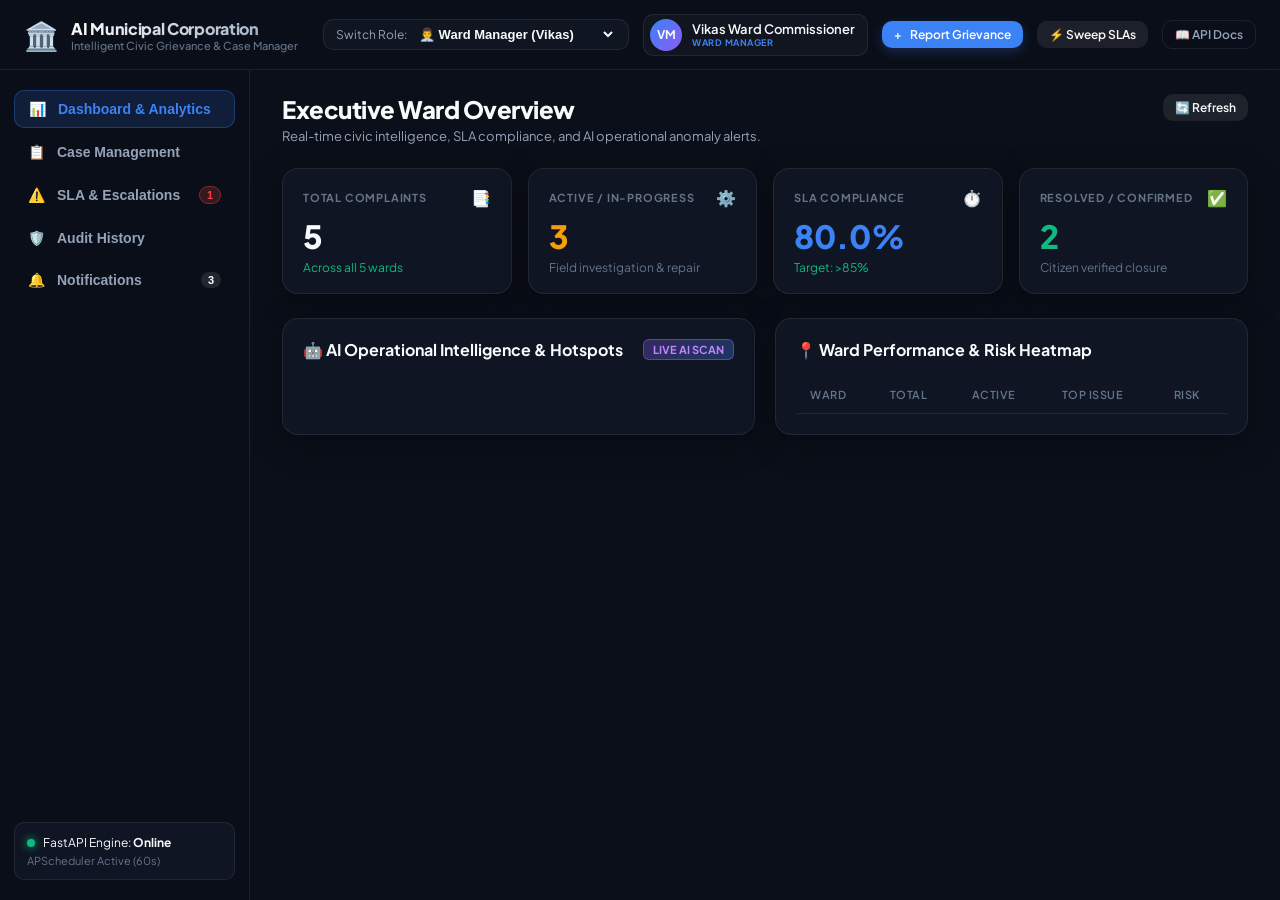
==== backend/static_portal/index.html @ 1dcd1b08 "feat: add interactive glassmorphism web portal served at /portal" ====
<!DOCTYPE html>
<html lang="en">
<head>
  <meta charset="UTF-8">
  <meta name="viewport" content="width=device-width, initial-scale=1.0">
  <title>AI Municipal Corporation — Civic Grievance & Case Manager</title>
  <link rel="preconnect" href="https://fonts.googleapis.com">
  <link rel="preconnect" href="https://fonts.gstatic.com" crossorigin>
  <link href="https://fonts.googleapis.com/css2?family=Plus+Jakarta+Sans:wght@400;500;600;700;800&family=JetBrains+Mono:wght@400;600&display=swap" rel="stylesheet">
  <link rel="stylesheet" href="styles.css">
</head>
<body>
  <!-- Top Navigation Header -->
  <header class="app-header">
    <div class="header-left">
      <div class="brand-logo">
        <div class="logo-icon">🏛️</div>
        <div>
          <div class="brand-title">AI Municipal Corporation</div>
          <div class="brand-subtitle">Intelligent Civic Grievance & Case Manager</div>
        </div>
      </div>
    </div>

    <div class="header-right">
      <!-- Role Switcher -->
      <div class="role-selector-container">
        <label for="role-select">Switch Role:</label>
        <select id="role-select" onchange="switchRole(this.value)">
          <option value="requester">👤 Citizen (Rahul Deshmukh)</option>
          <option value="operator">👷 Field Operator (Sanjay)</option>
          <option value="team_lead">👩‍💼 Team Lead (Anjali)</option>
          <option value="manager" selected>👨‍💼 Ward Manager (Vikas)</option>
          <option value="administrator">👑 Chief Admin (System HQ)</option>
        </select>
      </div>

      <!-- User Profile Badge -->
      <div class="user-profile-badge" id="user-profile-badge">
        <div class="user-avatar" id="user-avatar">VM</div>
        <div class="user-meta">
          <div class="user-name" id="user-name">Vikas Ward Commissioner</div>
          <div class="user-role-tag" id="user-role-tag">WARD MANAGER</div>
        </div>
      </div>

      <!-- Quick Action Buttons -->
      <button class="btn btn-primary btn-sm" onclick="openNewCaseModal()" id="btn-report-complaint">
        <span>+</span> Report Grievance
      </button>

      <button class="btn btn-secondary btn-sm" onclick="triggerSlaSweep()" title="Run background SLA sweep">
        ⚡ Sweep SLAs
      </button>

      <a href="/docs" target="_blank" class="btn btn-outline btn-sm" title="View Swagger REST API Docs">
        📖 API Docs
      </a>
    </div>
  </header>

  <!-- Main Application Body -->
  <main class="app-main">
    <!-- Sidebar Navigation -->
    <aside class="app-sidebar">
      <nav class="sidebar-nav">
        <button class="nav-item active" onclick="showTab('dashboard')" id="nav-dashboard">
          <span class="nav-icon">📊</span> Dashboard & Analytics
        </button>
        <button class="nav-item" onclick="showTab('cases')" id="nav-cases">
          <span class="nav-icon">📋</span> Case Management
        </button>
        <button class="nav-item" onclick="showTab('escalations')" id="nav-escalations">
          <span class="nav-icon">⚠️</span> SLA & Escalations
          <span class="nav-badge alert" id="escalations-count">1</span>
        </button>
        <button class="nav-item" onclick="showTab('audit')" id="nav-audit">
          <span class="nav-icon">🛡️</span> Audit History
        </button>
        <button class="nav-item" onclick="showTab('notifications')" id="nav-notifications">
          <span class="nav-icon">🔔</span> Notifications
          <span class="nav-badge" id="notifications-count">3</span>
        </button>
      </nav>

      <!-- System Status Footer -->
      <div class="sidebar-footer">
        <div class="status-indicator">
          <span class="pulse-dot"></span>
          <span>FastAPI Engine: <strong>Online</strong></span>
        </div>
        <div class="status-sub">APScheduler Active (60s)</div>
      </div>
    </aside>

    <!-- Content Workspace -->
    <section class="app-content">
      
      <!-- ================================================================= -->
      <!-- TAB 1: DASHBOARD -->
      <!-- ================================================================= -->
      <div class="tab-pane active" id="tab-dashboard">
        <div class="pane-header">
          <div>
            <h1 class="pane-title" id="dashboard-title">Executive Ward Overview</h1>
            <p class="pane-description" id="dashboard-desc">Real-time civic intelligence, SLA compliance, and AI operational anomaly alerts.</p>
          </div>
          <div class="pane-actions">
            <button class="btn btn-secondary btn-sm" onclick="loadDashboardData()">🔄 Refresh</button>
          </div>
        </div>

        <!-- KPI Metric Cards Grid -->
        <div class="metrics-grid">
          <div class="metric-card">
            <div class="metric-header">
              <span class="metric-title">TOTAL COMPLAINTS</span>
              <span class="metric-icon">📑</span>
            </div>
            <div class="metric-value" id="kpi-total">5</div>
            <div class="metric-sub text-success">Across all 5 wards</div>
          </div>

          <div class="metric-card">
            <div class="metric-header">
              <span class="metric-title">ACTIVE / IN-PROGRESS</span>
              <span class="metric-icon">⚙️</span>
            </div>
            <div class="metric-value text-warning" id="kpi-active">3</div>
            <div class="metric-sub">Field investigation & repair</div>
          </div>

          <div class="metric-card">
            <div class="metric-header">
              <span class="metric-title">SLA COMPLIANCE</span>
              <span class="metric-icon">⏱️</span>
            </div>
            <div class="metric-value text-accent" id="kpi-sla">80.0%</div>
            <div class="metric-sub text-success">Target: >85%</div>
          </div>

          <div class="metric-card">
            <div class="metric-header">
              <span class="metric-title">RESOLVED / CONFIRMED</span>
              <span class="metric-icon">✅</span>
            </div>
            <div class="metric-value text-success" id="kpi-resolved">2</div>
            <div class="metric-sub">Citizen verified closure</div>
          </div>
        </div>

        <!-- AI Insights & Heatmap Row -->
        <div class="two-col-grid">
          <!-- AI Insights Card -->
          <div class="glass-panel">
            <div class="panel-header">
              <div class="panel-title">🤖 AI Operational Intelligence & Hotspots</div>
              <span class="badge badge-ai">LIVE AI SCAN</span>
            </div>
            <div class="insights-list" id="ai-insights-list">
              <!-- Loaded dynamically -->
            </div>
          </div>

          <!-- Ward Distribution Table -->
          <div class="glass-panel">
            <div class="panel-header">
              <div class="panel-title">📍 Ward Performance & Risk Heatmap</div>
            </div>
            <div class="table-responsive">
              <table class="data-table">
                <thead>
                  <tr>
                    <th>Ward</th>
                    <th>Total</th>
                    <th>Active</th>
                    <th>Top Issue</th>
                    <th>Risk</th>
                  </tr>
                </thead>
                <tbody id="ward-metrics-body">
                  <!-- Loaded dynamically -->
                </tbody>
              </table>
            </div>
          </div>
        </div>
      </div>

      <!-- ================================================================= -->
      <!-- TAB 2: CASES LIST & SEARCH -->
      <!-- ================================================================= -->
      <div class="tab-pane" id="tab-cases">
        <div class="pane-header">
          <div>
            <h1 class="pane-title">Civic Complaints & Cases</h1>
            <p class="pane-description">Multi-criteria filtering, lifecycle tracking, and AI triage details.</p>
          </div>
          <div class="search-bar-container">
            <input type="text" id="case-search-input" placeholder="Search by Case Number, Title, Ward, Landmark..." oninput="debounceSearch()">
            <select id="case-filter-status" onchange="loadCases()">
              <option value="">All Statuses</option>
              <option value="reported">Reported</option>
              <option value="assigned">Assigned</option>
              <option value="waiting_info">Waiting for Info</option>
              <option value="investigated">Investigated</option>
              <option value="escalated">Escalated</option>
              <option value="resolution_proposed">Resolution Proposed</option>
              <option value="confirmed">Confirmed</option>
              <option value="closed">Closed</option>
            </select>
          </div>
        </div>

        <!-- Cases Table -->
        <div class="glass-panel">
          <div class="table-responsive">
            <table class="data-table">
              <thead>
                <tr>
                  <th>Case #</th>
                  <th>Title & Description</th>
                  <th>Ward & Landmark</th>
                  <th>Priority</th>
                  <th>Status</th>
                  <th>SLA Target</th>
                  <th>Actions</th>
                </tr>
              </thead>
              <tbody id="cases-table-body">
                <!-- Loaded dynamically -->
              </tbody>
            </table>
          </div>
        </div>
      </div>

      <!-- ================================================================= -->
      <!-- TAB 3: ESCALATIONS & AUTOMATION -->
      <!-- ================================================================= -->
      <div class="tab-pane" id="tab-escalations">
        <div class="pane-header">
          <div>
            <h1 class="pane-title">SLA Monitoring & Escalations</h1>
            <p class="pane-description">Automated breach detection, critical risk threshold alerts, and supervisor intervention.</p>
          </div>
          <button class="btn btn-secondary btn-sm" onclick="loadEscalations()">🔄 Refresh</button>
        </div>

        <div class="glass-panel">
          <div class="table-responsive">
            <table class="data-table">
              <thead>
                <tr>
                  <th>Escalation ID</th>
                  <th>Case #</th>
                  <th>Trigger Reason</th>
                  <th>Type</th>
                  <th>Status</th>
                  <th>Created At</th>
                  <th>Actions</th>
                </tr>
              </thead>
              <tbody id="escalations-table-body">
                <!-- Loaded dynamically -->
              </tbody>
            </table>
          </div>
        </div>
      </div>

      <!-- ================================================================= -->
      <!-- TAB 4: AUDIT HISTORY -->
      <!-- ================================================================= -->
      <div class="tab-pane" id="tab-audit">
        <div class="pane-header">
          <div>
            <h1 class="pane-title">Immutable Audit Trail</h1>
            <p class="pane-description">Cryptographic-grade event logging of all status changes, assignments, and AI actions.</p>
          </div>
          <button class="btn btn-secondary btn-sm" onclick="loadAuditLogs()">🔄 Refresh</button>
        </div>

        <div class="glass-panel">
          <div class="table-responsive">
            <table class="data-table">
              <thead>
                <tr>
                  <th>Timestamp</th>
                  <th>Actor</th>
                  <th>Action</th>
                  <th>Resource</th>
                  <th>Event Details</th>
                  <th>AI Action</th>
                </tr>
              </thead>
              <tbody id="audit-table-body">
                <!-- Loaded dynamically -->
              </tbody>
            </table>
          </div>
        </div>
      </div>

      <!-- ================================================================= -->
      <!-- TAB 5: NOTIFICATIONS -->
      <!-- ================================================================= -->
      <div class="tab-pane" id="tab-notifications">
        <div class="pane-header">
          <div>
            <h1 class="pane-title">Notifications & Alerts Center</h1>
            <p class="pane-description">Real-time lifecycle events, citizen messages, and SLA escalation alerts.</p>
          </div>
          <button class="btn btn-secondary btn-sm" onclick="markAllNotificationsRead()">Mark All as Read</button>
        </div>

        <div class="glass-panel">
          <div class="notifications-list" id="notifications-list">
            <!-- Loaded dynamically -->
          </div>
        </div>
      </div>

    </section>
  </main>

  <!-- =================================================================== -->
  <!-- MODAL: REPORT NEW COMPLAINT -->
  <!-- =================================================================== -->
  <div class="modal-backdrop" id="modal-new-case">
    <div class="modal-box">
      <div class="modal-header">
        <h2 class="modal-title">🏛️ Report Civic Grievance</h2>
        <button class="modal-close" onclick="closeModal('modal-new-case')">✕</button>
      </div>
      <form id="new-case-form" onsubmit="handleCreateCase(event)">
        <div class="form-group">
          <label>Complaint Title *</label>
          <input type="text" id="case-in-title" required placeholder="e.g. Deep pothole causing traffic jam on MG Road">
        </div>
        <div class="form-group">
          <label>Detailed Description *</label>
          <textarea id="case-in-description" rows="3" required placeholder="Describe the civic hazard, severity, and exact location specifics..."></textarea>
        </div>
        <div class="form-row">
          <div class="form-group">
            <label>Ward *</label>
            <select id="case-in-ward" required>
              <option value="Ward 12 - North">Ward 12 - North</option>
              <option value="Ward 04 - East">Ward 04 - East</option>
              <option value="Ward 08 - South">Ward 08 - South</option>
              <option value="Ward 01 - Municipal HQ">Ward 01 - Municipal HQ</option>
            </select>
          </div>
          <div class="form-group">
            <label>Landmark</label>
            <input type="text" id="case-in-landmark" placeholder="e.g. Near Model High School Gate">
          </div>
        </div>
        <div class="form-row">
          <div class="form-group">
            <label>Priority</label>
            <select id="case-in-priority">
              <option value="medium">Medium</option>
              <option value="high">High</option>
              <option value="critical">Critical</option>
              <option value="low">Low</option>
            </select>
          </div>
          <div class="form-group">
            <label>Severity</label>
            <select id="case-in-severity">
              <option value="moderate">Moderate</option>
              <option value="major">Major</option>
              <option value="critical">Critical</option>
              <option value="minor">Minor</option>
            </select>
          </div>
        </div>
        <div class="modal-footer">
          <button type="button" class="btn btn-secondary" onclick="closeModal('modal-new-case')">Cancel</button>
          <button type="submit" class="btn btn-primary">Submit Complaint</button>
        </div>
      </form>
    </div>
  </div>

  <!-- =================================================================== -->
  <!-- MODAL: CASE DETAIL & UNIFIED TIMELINE -->
  <!-- =================================================================== -->
  <div class="modal-backdrop" id="modal-case-detail">
    <div class="modal-box modal-lg">
      <div class="modal-header">
        <div>
          <div class="case-detail-num" id="detail-case-number">MC-2026-1001</div>
          <h2 class="modal-title" id="detail-case-title">Case Details</h2>
        </div>
        <button class="modal-close" onclick="closeModal('modal-case-detail')">✕</button>
      </div>

      <div class="modal-body">
        <div class="case-detail-grid">
          <!-- Left Column: Summary & Actions -->
          <div class="case-info-col">
            <div class="info-block">
              <div class="info-label">STATUS</div>
              <div id="detail-status-pill" class="badge">ASSIGNED</div>
            </div>
            <div class="info-block">
              <div class="info-label">LOCATION & WARD</div>
              <div id="detail-location-text" class="info-value">Ward 12 - North</div>
            </div>
            <div class="info-block">
              <div class="info-label">DESCRIPTION</div>
              <div id="detail-desc-text" class="info-value">...</div>
            </div>

            <!-- AI Copilot Insights Box -->
            <div class="ai-box" id="detail-ai-box">
              <div class="ai-box-header">
                <span>🤖 AI Triage & Copilot Analysis</span>
                <span class="badge badge-ai" id="detail-ai-confidence">88% CONFIDENCE</span>
              </div>
              <div class="ai-box-body" id="detail-ai-body">
                <div><strong>Suggested Category:</strong> <span id="detail-ai-cat">Pothole Repair</span></div>
                <div><strong>Recommended Action:</strong> <span id="detail-ai-action">Dispatch Road Squad Alpha</span></div>
              </div>
              <button class="btn btn-sm btn-outline" style="margin-top: 8px;" onclick="runAiTriageForCurrentCase()">⚡ Re-run AI Triage</button>
            </div>

            <!-- Role-Specific Action Buttons -->
            <div class="actions-panel" id="detail-actions-panel">
              <!-- Dynamically rendered based on active role -->
            </div>
          </div>

          <!-- Right Column: Unified Timeline & Activity Stream -->
          <div class="case-timeline-col">
            <h3 style="margin-top: 0; font-size: 15px; color: #94A3B8;">Unified Activity & History Timeline</h3>
            <div class="timeline-stream" id="detail-timeline-stream">
              <!-- Loaded dynamically -->
            </div>

            <!-- Quick Message Form -->
            <form class="chat-form" onsubmit="handleSendMessage(event)">
              <input type="text" id="chat-input" placeholder="Type a message or response..." required>
              <button type="submit" class="btn btn-primary btn-sm">Send</button>
            </form>
          </div>
        </div>
      </div>
    </div>
  </div>

  <script src="app.js"></script>
</body>
</html>
---- backend/static_portal/styles.css ----
:root {
  --bg-dark: #0B0F19;
  --bg-card: rgba(18, 24, 38, 0.75);
  --bg-card-hover: rgba(30, 41, 59, 0.85);
  --bg-glass: rgba(255, 255, 255, 0.03);
  
  --border-color: rgba(255, 255, 255, 0.08);
  --border-highlight: rgba(59, 130, 246, 0.3);

  --text-primary: #F8FAFC;
  --text-secondary: #94A3B8;
  --text-muted: #64748B;

  --primary: #3B82F6;
  --primary-hover: #2563EB;
  --primary-glow: rgba(59, 130, 246, 0.25);

  --success: #10B981;
  --warning: #F59E0B;
  --danger: #EF4444;
  --info: #06B6D4;
  --ai-purple: #8B5CF6;

  --radius-sm: 6px;
  --radius-md: 10px;
  --radius-lg: 16px;

  --shadow-card: 0 8px 32px 0 rgba(0, 0, 0, 0.37);
}

* {
  box-sizing: border-box;
  margin: 0;
  padding: 0;
}

body {
  background-color: var(--bg-dark);
  color: var(--text-primary);
  font-family: 'Plus Jakarta Sans', sans-serif;
  min-height: 100vh;
  display: flex;
  flex-direction: column;
  overflow-x: hidden;
}

/* -------------------------------------------------------------------------- */
/* Header Navigation                                                          */
/* -------------------------------------------------------------------------- */
.app-header {
  height: 70px;
  background: rgba(11, 15, 25, 0.85);
  backdrop-filter: blur(16px);
  -webkit-backdrop-filter: blur(16px);
  border-bottom: 1px solid var(--border-color);
  display: flex;
  align-items: center;
  justify-content: space-between;
  padding: 0 24px;
  position: sticky;
  top: 0;
  z-index: 100;
}

.brand-logo {
  display: flex;
  align-items: center;
  gap: 12px;
}

.logo-icon {
  font-size: 28px;
}

.brand-title {
  font-size: 16px;
  font-weight: 800;
  letter-spacing: -0.3px;
  background: linear-gradient(135deg, #FFFFFF 0%, #94A3B8 100%);
  -webkit-background-clip: text;
  -webkit-text-fill-color: transparent;
}

.brand-subtitle {
  font-size: 11px;
  color: var(--text-muted);
  font-weight: 500;
}

.header-right {
  display: flex;
  align-items: center;
  gap: 14px;
}

.role-selector-container {
  display: flex;
  align-items: center;
  gap: 8px;
  background: var(--bg-card);
  border: 1px solid var(--border-color);
  padding: 6px 12px;
  border-radius: var(--radius-md);
  font-size: 13px;
}

.role-selector-container label {
  color: var(--text-secondary);
  font-size: 12px;
}

.role-selector-container select {
  background: transparent;
  color: var(--text-primary);
  border: none;
  font-size: 13px;
  font-weight: 600;
  outline: none;
  cursor: pointer;
}

.role-selector-container select option {
  background: #1E293B;
  color: #FFF;
}

.user-profile-badge {
  display: flex;
  align-items: center;
  gap: 10px;
  background: rgba(255, 255, 255, 0.03);
  padding: 4px 12px 4px 6px;
  border-radius: var(--radius-md);
  border: 1px solid var(--border-color);
}

.user-avatar {
  width: 32px;
  height: 32px;
  border-radius: 50%;
  background: linear-gradient(135deg, #3B82F6, #8B5CF6);
  display: flex;
  align-items: center;
  justify-content: center;
  font-weight: 700;
  font-size: 12px;
}

.user-meta {
  display: flex;
  flex-direction: column;
}

.user-name {
  font-size: 13px;
  font-weight: 600;
}

.user-role-tag {
  font-size: 9px;
  color: var(--primary);
  font-weight: 700;
  letter-spacing: 0.5px;
}

/* -------------------------------------------------------------------------- */
/* Main Layout & Sidebar                                                      */
/* -------------------------------------------------------------------------- */
.app-main {
  display: flex;
  flex: 1;
}

.app-sidebar {
  width: 250px;
  background: rgba(11, 15, 25, 0.5);
  border-right: 1px solid var(--border-color);
  display: flex;
  flex-direction: column;
  justify-content: space-between;
  padding: 20px 14px;
}

.sidebar-nav {
  display: flex;
  flex-direction: column;
  gap: 6px;
}

.nav-item {
  display: flex;
  align-items: center;
  gap: 12px;
  padding: 10px 14px;
  background: transparent;
  border: none;
  color: var(--text-secondary);
  font-size: 14px;
  font-weight: 600;
  border-radius: var(--radius-md);
  cursor: pointer;
  transition: all 0.2s ease;
  text-align: left;
}

.nav-item:hover {
  background: var(--bg-card-hover);
  color: var(--text-primary);
}

.nav-item.active {
  background: rgba(59, 130, 246, 0.15);
  color: var(--primary);
  border: 1px solid rgba(59, 130, 246, 0.3);
}

.nav-badge {
  margin-left: auto;
  font-size: 11px;
  padding: 2px 7px;
  border-radius: 10px;
  background: rgba(255, 255, 255, 0.1);
  color: #FFF;
}

.nav-badge.alert {
  background: rgba(239, 68, 68, 0.2);
  color: #EF4444;
  border: 1px solid rgba(239, 68, 68, 0.4);
}

.sidebar-footer {
  padding: 12px;
  background: var(--bg-card);
  border-radius: var(--radius-md);
  border: 1px solid var(--border-color);
}

.status-indicator {
  display: flex;
  align-items: center;
  gap: 8px;
  font-size: 12px;
}

.pulse-dot {
  width: 8px;
  height: 8px;
  border-radius: 50%;
  background: var(--success);
  box-shadow: 0 0 8px var(--success);
  animation: pulse 2s infinite;
}

@keyframes pulse {
  0% { opacity: 1; transform: scale(1); }
  50% { opacity: 0.5; transform: scale(1.2); }
  100% { opacity: 1; transform: scale(1); }
}

.status-sub {
  font-size: 11px;
  color: var(--text-muted);
  margin-top: 4px;
}

/* -------------------------------------------------------------------------- */
/* Content Panes                                                              */
/* -------------------------------------------------------------------------- */
.app-content {
  flex: 1;
  padding: 24px 32px;
  overflow-y: auto;
}

.tab-pane {
  display: none;
}

.tab-pane.active {
  display: block;
}

.pane-header {
  display: flex;
  justify-content: space-between;
  align-items: flex-start;
  margin-bottom: 24px;
}

.pane-title {
  font-size: 24px;
  font-weight: 800;
  letter-spacing: -0.5px;
}

.pane-description {
  font-size: 13px;
  color: var(--text-secondary);
  margin-top: 4px;
}

/* -------------------------------------------------------------------------- */
/* Metrics Grid                                                               */
/* -------------------------------------------------------------------------- */
.metrics-grid {
  display: grid;
  grid-template-columns: repeat(auto-fit, minmax(220px, 1fr));
  gap: 16px;
  margin-bottom: 24px;
}

.metric-card {
  background: var(--bg-card);
  backdrop-filter: blur(12px);
  border: 1px solid var(--border-color);
  padding: 18px 20px;
  border-radius: var(--radius-lg);
  box-shadow: var(--shadow-card);
}

.metric-header {
  display: flex;
  justify-content: space-between;
  align-items: center;
}

.metric-title {
  font-size: 11px;
  font-weight: 700;
  color: var(--text-muted);
  letter-spacing: 0.8px;
}

.metric-value {
  font-size: 32px;
  font-weight: 800;
  margin: 8px 0 4px;
  font-family: 'Plus Jakarta Sans', sans-serif;
}

.metric-sub {
  font-size: 12px;
  color: var(--text-muted);
}

/* -------------------------------------------------------------------------- */
/* Glass Panel & Tables                                                       */
/* -------------------------------------------------------------------------- */
.glass-panel {
  background: var(--bg-card);
  backdrop-filter: blur(16px);
  border: 1px solid var(--border-color);
  border-radius: var(--radius-lg);
  padding: 20px;
  margin-bottom: 24px;
  box-shadow: var(--shadow-card);
}

.panel-header {
  display: flex;
  justify-content: space-between;
  align-items: center;
  margin-bottom: 16px;
}

.panel-title {
  font-size: 16px;
  font-weight: 700;
}

.two-col-grid {
  display: grid;
  grid-template-columns: 1fr 1fr;
  gap: 20px;
}

.table-responsive {
  overflow-x: auto;
}

.data-table {
  width: 100%;
  border-collapse: collapse;
  font-size: 13px;
  text-align: left;
}

.data-table th {
  padding: 12px 14px;
  color: var(--text-muted);
  font-weight: 600;
  border-bottom: 1px solid var(--border-color);
  text-transform: uppercase;
  font-size: 11px;
  letter-spacing: 0.5px;
}

.data-table td {
  padding: 14px;
  border-bottom: 1px solid rgba(255, 255, 255, 0.04);
}

.data-table tr:hover td {
  background: rgba(255, 255, 255, 0.02);
}

/* -------------------------------------------------------------------------- */
/* Badges & Chips                                                             */
/* -------------------------------------------------------------------------- */
.badge {
  display: inline-flex;
  align-items: center;
  padding: 3px 9px;
  border-radius: 6px;
  font-size: 11px;
  font-weight: 700;
  text-transform: uppercase;
}

.badge-reported { background: rgba(148, 163, 184, 0.15); color: #94A3B8; }
.badge-assigned { background: rgba(59, 130, 246, 0.15); color: #60A5FA; border: 1px solid rgba(59, 130, 246, 0.3); }
.badge-waiting_info { background: rgba(245, 158, 11, 0.15); color: #FBBF24; }
.badge-investigated { background: rgba(6, 182, 212, 0.15); color: #22D3EE; }
.badge-escalated { background: rgba(239, 68, 68, 0.2); color: #F87171; border: 1px solid rgba(239, 68, 68, 0.4); }
.badge-resolution_proposed { background: rgba(139, 92, 246, 0.2); color: #C084FC; }
.badge-confirmed, .badge-closed { background: rgba(16, 185, 129, 0.15); color: #34D399; }

.badge-high, .badge-critical { background: rgba(239, 68, 68, 0.15); color: #F87171; }
.badge-medium { background: rgba(245, 158, 11, 0.15); color: #FBBF24; }
.badge-low { background: rgba(16, 185, 129, 0.15); color: #34D399; }

.badge-ai {
  background: linear-gradient(135deg, rgba(139, 92, 246, 0.3), rgba(59, 130, 246, 0.3));
  border: 1px solid rgba(139, 92, 246, 0.5);
  color: #C084FC;
}

/* -------------------------------------------------------------------------- */
/* Buttons & Inputs                                                           */
/* -------------------------------------------------------------------------- */
.btn {
  display: inline-flex;
  align-items: center;
  justify-content: center;
  gap: 8px;
  font-family: inherit;
  font-weight: 600;
  font-size: 13px;
  padding: 8px 16px;
  border-radius: var(--radius-md);
  cursor: pointer;
  transition: all 0.2s ease;
  border: none;
  text-decoration: none;
}

.btn-sm {
  padding: 6px 12px;
  font-size: 12px;
}

.btn-primary {
  background: var(--primary);
  color: #FFF;
  box-shadow: 0 4px 12px var(--primary-glow);
}

.btn-primary:hover {
  background: var(--primary-hover);
}

.btn-secondary {
  background: rgba(255, 255, 255, 0.08);
  color: var(--text-primary);
}

.btn-secondary:hover {
  background: rgba(255, 255, 255, 0.12);
}

.btn-outline {
  background: transparent;
  border: 1px solid var(--border-color);
  color: var(--text-secondary);
}

.btn-outline:hover {
  border-color: var(--primary);
  color: var(--primary);
}

.search-bar-container {
  display: flex;
  gap: 12px;
}

.search-bar-container input, .search-bar-container select,
.form-group input, .form-group select, .form-group textarea {
  background: rgba(15, 23, 42, 0.8);
  border: 1px solid var(--border-color);
  color: var(--text-primary);
  padding: 9px 14px;
  border-radius: var(--radius-md);
  font-family: inherit;
  font-size: 13px;
  outline: none;
  transition: border-color 0.2s;
}

.search-bar-container input {
  width: 280px;
}

.search-bar-container input:focus, .form-group input:focus, .form-group textarea:focus {
  border-color: var(--primary);
}

/* -------------------------------------------------------------------------- */
/* Modals                                                                     */
/* -------------------------------------------------------------------------- */
.modal-backdrop {
  position: fixed;
  top: 0;
  left: 0;
  width: 100vw;
  height: 100vh;
  background: rgba(0, 0, 0, 0.7);
  backdrop-filter: blur(8px);
  display: none;
  align-items: center;
  justify-content: center;
  z-index: 1000;
}

.modal-backdrop.open {
  display: flex;
}

.modal-box {
  background: #111827;
  border: 1px solid var(--border-color);
  border-radius: var(--radius-lg);
  width: 90%;
  max-width: 550px;
  max-height: 90vh;
  overflow-y: auto;
  padding: 24px;
  box-shadow: 0 20px 40px rgba(0, 0, 0, 0.6);
}

.modal-box.modal-lg {
  max-width: 850px;
}

.modal-header {
  display: flex;
  justify-content: space-between;
  align-items: flex-start;
  margin-bottom: 20px;
}

.modal-title {
  font-size: 18px;
  font-weight: 700;
}

.modal-close {
  background: transparent;
  border: none;
  color: var(--text-muted);
  font-size: 18px;
  cursor: pointer;
}

.form-group {
  margin-bottom: 16px;
  display: flex;
  flex-direction: column;
  gap: 6px;
}

.form-group label {
  font-size: 12px;
  font-weight: 600;
  color: var(--text-secondary);
}

.form-row {
  display: grid;
  grid-template-columns: 1fr 1fr;
  gap: 16px;
}

.modal-footer {
  display: flex;
  justify-content: flex-end;
  gap: 12px;
  margin-top: 24px;
}

/* -------------------------------------------------------------------------- */
/* Case Detail & Timeline Grid                                                */
/* -------------------------------------------------------------------------- */
.case-detail-grid {
  display: grid;
  grid-template-columns: 1.1fr 1.3fr;
  gap: 24px;
}

.case-detail-num {
  font-family: 'JetBrains Mono', monospace;
  font-size: 12px;
  color: var(--primary);
  font-weight: 600;
}

.info-block {
  margin-bottom: 12px;
}

.info-label {
  font-size: 10px;
  font-weight: 700;
  color: var(--text-muted);
  letter-spacing: 0.5px;
  margin-bottom: 4px;
}

.info-value {
  font-size: 13px;
  color: var(--text-primary);
  line-height: 1.4;
}

.ai-box {
  background: rgba(139, 92, 246, 0.08);
  border: 1px solid rgba(139, 92, 246, 0.3);
  border-radius: var(--radius-md);
  padding: 12px;
  margin: 16px 0;
}

.ai-box-header {
  display: flex;
  justify-content: space-between;
  align-items: center;
  font-size: 12px;
  font-weight: 700;
  color: #C084FC;
  margin-bottom: 8px;
}

.ai-box-body {
  font-size: 12px;
  color: #E2E8F0;
  display: flex;
  flex-direction: column;
  gap: 4px;
}

.timeline-stream {
  max-height: 350px;
  overflow-y: auto;
  display: flex;
  flex-direction: column;
  gap: 12px;
  margin-bottom: 16px;
  padding-right: 6px;
}

.timeline-card {
  background: rgba(255, 255, 255, 0.02);
  border: 1px solid var(--border-color);
  padding: 10px 12px;
  border-radius: var(--radius-md);
}

.timeline-card-header {
  display: flex;
  justify-content: space-between;
  align-items: center;
  margin-bottom: 4px;
}

.timeline-actor {
  font-size: 12px;
  font-weight: 700;
}

.timeline-time {
  font-size: 10px;
  color: var(--text-muted);
}

.timeline-text {
  font-size: 12px;
  color: var(--text-secondary);
}

.chat-form {
  display: flex;
  gap: 8px;
}

.chat-form input {
  flex: 1;
  background: rgba(15, 23, 42, 0.8);
  border: 1px solid var(--border-color);
  color: #FFF;
  padding: 8px 12px;
  border-radius: var(--radius-md);
  font-size: 13px;
  outline: none;
}

/* Helpers */
.text-success { color: var(--success); }
.text-warning { color: var(--warning); }
.text-danger { color: var(--danger); }
.text-accent { color: var(--primary); }
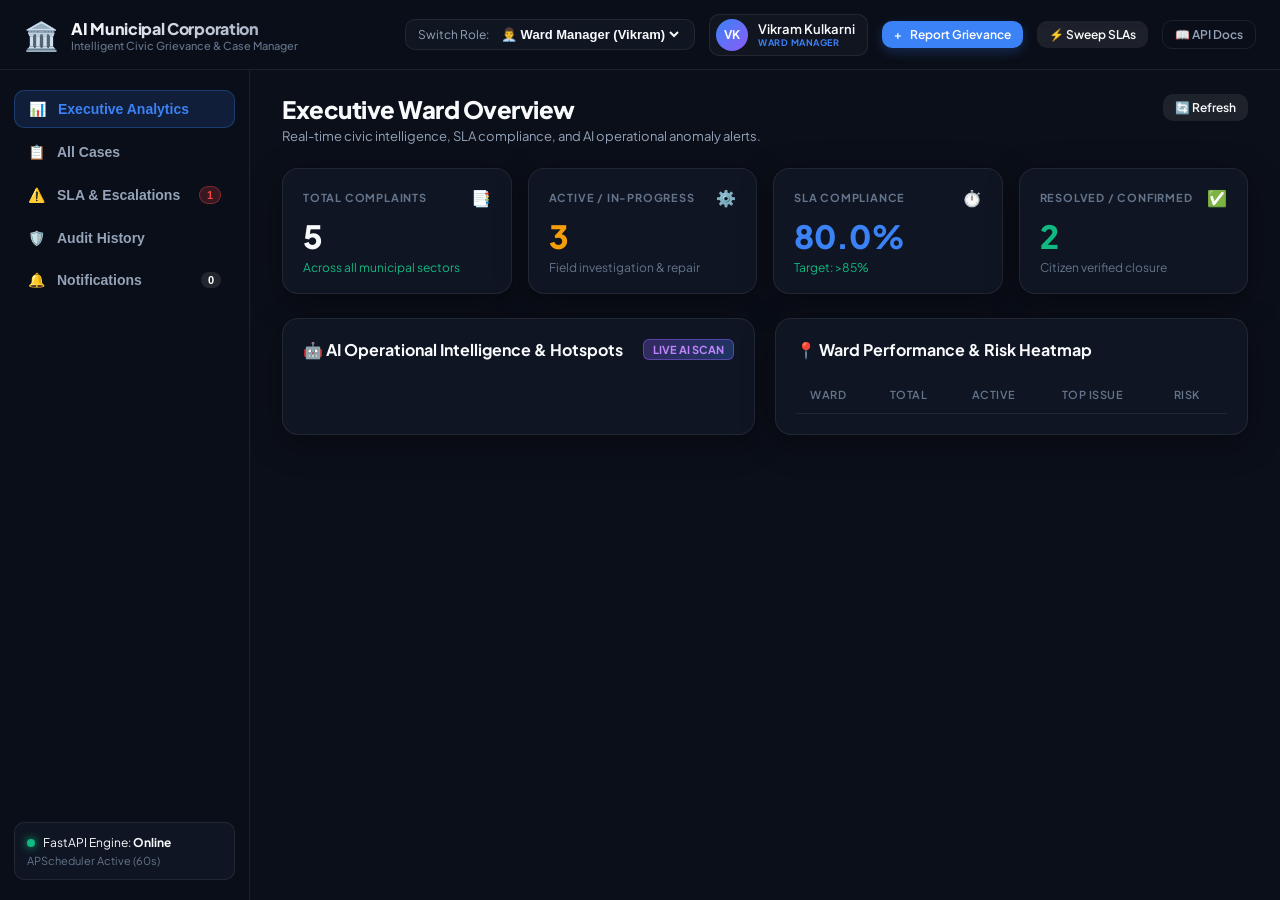
==== commit f1b7d609: "fix(portal): crosscheck and polish portal features across all 5 roles and pass 100% verification" ====
--- a/backend/static_portal/index.html
+++ b/backend/static_portal/index.html
@@ -27,19 +27,19 @@
       <div class="role-selector-container">
         <label for="role-select">Switch Role:</label>
         <select id="role-select" onchange="switchRole(this.value)">
-          <option value="requester">👤 Citizen (Rahul Deshmukh)</option>
-          <option value="operator">👷 Field Operator (Sanjay)</option>
-          <option value="team_lead">👩‍💼 Team Lead (Anjali)</option>
-          <option value="manager" selected>👨‍💼 Ward Manager (Vikas)</option>
-          <option value="administrator">👑 Chief Admin (System HQ)</option>
+          <option value="requester">👤 Citizen (Aarav Sharma)</option>
+          <option value="operator">👷 Field Operator (Rohan)</option>
+          <option value="team_lead">👩‍💼 Team Lead (Priya)</option>
+          <option value="manager" selected>👨‍💼 Ward Manager (Vikram)</option>
+          <option value="administrator">👑 Chief Admin (Sneha)</option>
         </select>
       </div>
 
       <!-- User Profile Badge -->
       <div class="user-profile-badge" id="user-profile-badge">
-        <div class="user-avatar" id="user-avatar">VM</div>
+        <div class="user-avatar" id="user-avatar">VK</div>
         <div class="user-meta">
-          <div class="user-name" id="user-name">Vikas Ward Commissioner</div>
+          <div class="user-name" id="user-name">Vikram Kulkarni</div>
           <div class="user-role-tag" id="user-role-tag">WARD MANAGER</div>
         </div>
       </div>
@@ -49,7 +49,7 @@
         <span>+</span> Report Grievance
       </button>
 
-      <button class="btn btn-secondary btn-sm" onclick="triggerSlaSweep()" title="Run background SLA sweep">
+      <button class="btn btn-secondary btn-sm" onclick="triggerSlaSweep()" id="btn-sla-sweep" title="Run background SLA sweep">
         ⚡ Sweep SLAs
       </button>
 
@@ -65,10 +65,10 @@
     <aside class="app-sidebar">
       <nav class="sidebar-nav">
         <button class="nav-item active" onclick="showTab('dashboard')" id="nav-dashboard">
-          <span class="nav-icon">📊</span> Dashboard & Analytics
+          <span class="nav-icon">📊</span> <span id="nav-label-dashboard">Dashboard & Analytics</span>
         </button>
         <button class="nav-item" onclick="showTab('cases')" id="nav-cases">
-          <span class="nav-icon">📋</span> Case Management
+          <span class="nav-icon">📋</span> <span id="nav-label-cases">Case Management</span>
         </button>
         <button class="nav-item" onclick="showTab('escalations')" id="nav-escalations">
           <span class="nav-icon">⚠️</span> SLA & Escalations
@@ -79,7 +79,7 @@
         </button>
         <button class="nav-item" onclick="showTab('notifications')" id="nav-notifications">
           <span class="nav-icon">🔔</span> Notifications
-          <span class="nav-badge" id="notifications-count">3</span>
+          <span class="nav-badge" id="notifications-count">0</span>
         </button>
       </nav>
 
@@ -114,62 +114,62 @@
         <div class="metrics-grid">
           <div class="metric-card">
             <div class="metric-header">
-              <span class="metric-title">TOTAL COMPLAINTS</span>
-              <span class="metric-icon">📑</span>
+              <span class="metric-title" id="kpi-label-1">TOTAL COMPLAINTS</span>
+              <span class="metric-icon" id="kpi-icon-1">📑</span>
             </div>
             <div class="metric-value" id="kpi-total">5</div>
-            <div class="metric-sub text-success">Across all 5 wards</div>
+            <div class="metric-sub text-success" id="kpi-sub-1">Across all municipal sectors</div>
           </div>
 
           <div class="metric-card">
             <div class="metric-header">
-              <span class="metric-title">ACTIVE / IN-PROGRESS</span>
-              <span class="metric-icon">⚙️</span>
+              <span class="metric-title" id="kpi-label-2">ACTIVE / IN-PROGRESS</span>
+              <span class="metric-icon" id="kpi-icon-2">⚙️</span>
             </div>
             <div class="metric-value text-warning" id="kpi-active">3</div>
-            <div class="metric-sub">Field investigation & repair</div>
+            <div class="metric-sub" id="kpi-sub-2">Field investigation & repair</div>
           </div>
 
           <div class="metric-card">
             <div class="metric-header">
-              <span class="metric-title">SLA COMPLIANCE</span>
-              <span class="metric-icon">⏱️</span>
+              <span class="metric-title" id="kpi-label-3">SLA COMPLIANCE</span>
+              <span class="metric-icon" id="kpi-icon-3">⏱️</span>
             </div>
             <div class="metric-value text-accent" id="kpi-sla">80.0%</div>
-            <div class="metric-sub text-success">Target: >85%</div>
+            <div class="metric-sub text-success" id="kpi-sub-3">Target: >85%</div>
           </div>
 
           <div class="metric-card">
             <div class="metric-header">
-              <span class="metric-title">RESOLVED / CONFIRMED</span>
-              <span class="metric-icon">✅</span>
+              <span class="metric-title" id="kpi-label-4">RESOLVED / CONFIRMED</span>
+              <span class="metric-icon" id="kpi-icon-4">✅</span>
             </div>
             <div class="metric-value text-success" id="kpi-resolved">2</div>
-            <div class="metric-sub">Citizen verified closure</div>
+            <div class="metric-sub" id="kpi-sub-4">Citizen verified closure</div>
           </div>
         </div>
 
         <!-- AI Insights & Heatmap Row -->
-        <div class="two-col-grid">
+        <div class="two-col-grid" id="dashboard-details-grid">
           <!-- AI Insights Card -->
-          <div class="glass-panel">
+          <div class="glass-panel" id="panel-ai-insights">
             <div class="panel-header">
-              <div class="panel-title">🤖 AI Operational Intelligence & Hotspots</div>
-              <span class="badge badge-ai">LIVE AI SCAN</span>
+              <div class="panel-title" id="ai-insights-header">🤖 AI Operational Intelligence & Hotspots</div>
+              <span class="badge badge-ai" id="ai-insights-tag">LIVE AI SCAN</span>
             </div>
             <div class="insights-list" id="ai-insights-list">
               <!-- Loaded dynamically -->
             </div>
           </div>
 
-          <!-- Ward Distribution Table -->
-          <div class="glass-panel">
+          <!-- Ward Distribution / Team Table -->
+          <div class="glass-panel" id="panel-ward-metrics">
             <div class="panel-header">
-              <div class="panel-title">📍 Ward Performance & Risk Heatmap</div>
+              <div class="panel-title" id="panel-right-title">📍 Ward Performance & Risk Heatmap</div>
             </div>
             <div class="table-responsive">
               <table class="data-table">
-                <thead>
+                <thead id="right-table-head">
                   <tr>
                     <th>Ward</th>
                     <th>Total</th>
@@ -193,7 +193,7 @@
       <div class="tab-pane" id="tab-cases">
         <div class="pane-header">
           <div>
-            <h1 class="pane-title">Civic Complaints & Cases</h1>
+            <h1 class="pane-title" id="cases-pane-title">Civic Complaints & Cases</h1>
             <p class="pane-description">Multi-criteria filtering, lifecycle tracking, and AI triage details.</p>
           </div>
           <div class="search-bar-container">
@@ -342,7 +342,14 @@
           <label>Detailed Description *</label>
           <textarea id="case-in-description" rows="3" required placeholder="Describe the civic hazard, severity, and exact location specifics..."></textarea>
         </div>
+        
         <div class="form-row">
+          <div class="form-group">
+            <label>Category (Optional - AI will auto-triage if blank)</label>
+            <select id="case-in-category">
+              <option value="">🤖 Auto-Detect by AI Engine</option>
+            </select>
+          </div>
           <div class="form-group">
             <label>Ward *</label>
             <select id="case-in-ward" required>
@@ -350,14 +357,16 @@
               <option value="Ward 04 - East">Ward 04 - East</option>
               <option value="Ward 08 - South">Ward 08 - South</option>
               <option value="Ward 01 - Municipal HQ">Ward 01 - Municipal HQ</option>
+              <option value="Ward 03 - West">Ward 03 - West</option>
             </select>
           </div>
+        </div>
+
+        <div class="form-row">
           <div class="form-group">
-            <label>Landmark</label>
+            <label>Landmark / Specific Location</label>
             <input type="text" id="case-in-landmark" placeholder="e.g. Near Model High School Gate">
           </div>
-        </div>
-        <div class="form-row">
           <div class="form-group">
             <label>Priority</label>
             <select id="case-in-priority">
@@ -367,6 +376,9 @@
               <option value="low">Low</option>
             </select>
           </div>
+        </div>
+
+        <div class="form-row">
           <div class="form-group">
             <label>Severity</label>
             <select id="case-in-severity">
@@ -377,6 +389,7 @@
             </select>
           </div>
         </div>
+
         <div class="modal-footer">
           <button type="button" class="btn btn-secondary" onclick="closeModal('modal-new-case')">Cancel</button>
           <button type="submit" class="btn btn-primary">Submit Complaint</button>
@@ -403,16 +416,20 @@
           <!-- Left Column: Summary & Actions -->
           <div class="case-info-col">
             <div class="info-block">
-              <div class="info-label">STATUS</div>
-              <div id="detail-status-pill" class="badge">ASSIGNED</div>
+              <div class="info-label">STATUS & PRIORITY</div>
+              <div style="display: flex; gap: 8px; margin-top: 4px;">
+                <span id="detail-status-pill" class="badge">ASSIGNED</span>
+                <span id="detail-priority-pill" class="badge badge-medium">MEDIUM</span>
+              </div>
             </div>
             <div class="info-block">
-              <div class="info-label">LOCATION & WARD</div>
-              <div id="detail-location-text" class="info-value">Ward 12 - North</div>
+              <div class="info-label">CATEGORY & WARD</div>
+              <div id="detail-category-text" style="font-weight: 600; color: #F8FAFC;">Roads & Bridges - Pothole Repair</div>
+              <div id="detail-location-text" class="info-value" style="font-size: 12px; color: #94A3B8;">Ward 12 - North</div>
             </div>
             <div class="info-block">
               <div class="info-label">DESCRIPTION</div>
-              <div id="detail-desc-text" class="info-value">...</div>
+              <div id="detail-desc-text" class="info-value" style="font-size: 13px; line-height: 1.5;">...</div>
             </div>
 
             <!-- AI Copilot Insights Box -->
@@ -421,30 +438,47 @@
                 <span>🤖 AI Triage & Copilot Analysis</span>
                 <span class="badge badge-ai" id="detail-ai-confidence">88% CONFIDENCE</span>
               </div>
-              <div class="ai-box-body" id="detail-ai-body">
+              <div class="ai-box-body" id="detail-ai-body" style="font-size: 12px; color: #CBD5E1; margin: 6px 0;">
                 <div><strong>Suggested Category:</strong> <span id="detail-ai-cat">Pothole Repair</span></div>
                 <div><strong>Recommended Action:</strong> <span id="detail-ai-action">Dispatch Road Squad Alpha</span></div>
               </div>
-              <button class="btn btn-sm btn-outline" style="margin-top: 8px;" onclick="runAiTriageForCurrentCase()">⚡ Re-run AI Triage</button>
+              <div style="display: flex; gap: 6px; flex-wrap: wrap; margin-top: 8px;">
+                <button class="btn btn-sm btn-outline" onclick="runAiTriageForCurrentCase()">⚡ Re-run AI</button>
+                <button class="btn btn-sm btn-outline" id="btn-apply-ai" onclick="applyAiSuggestionsForCurrentCase()">✨ Apply AI Suggestions</button>
+                <button class="btn btn-sm btn-outline" onclick="viewCaseSummaryForCurrentCase()">📄 AI Summary</button>
+              </div>
             </div>
 
             <!-- Role-Specific Action Buttons -->
-            <div class="actions-panel" id="detail-actions-panel">
+            <div class="actions-panel" id="detail-actions-panel" style="margin-top: 14px;">
               <!-- Dynamically rendered based on active role -->
             </div>
           </div>
 
           <!-- Right Column: Unified Timeline & Activity Stream -->
           <div class="case-timeline-col">
-            <h3 style="margin-top: 0; font-size: 15px; color: #94A3B8;">Unified Activity & History Timeline</h3>
+            <h3 style="margin-top: 0; font-size: 14px; font-weight: 700; color: #94A3B8; text-transform: uppercase; letter-spacing: 0.5px;">
+              Unified Activity & History Timeline
+            </h3>
             <div class="timeline-stream" id="detail-timeline-stream">
               <!-- Loaded dynamically -->
             </div>
 
-            <!-- Quick Message Form -->
-            <form class="chat-form" onsubmit="handleSendMessage(event)">
-              <input type="text" id="chat-input" placeholder="Type a message or response..." required>
-              <button type="submit" class="btn btn-primary btn-sm">Send</button>
+            <!-- Message Form & AI Draft Assist -->
+            <form class="chat-form" onsubmit="handleSendMessage(event)" style="display: flex; flex-direction: column; gap: 6px;">
+              <div style="display: flex; gap: 8px; align-items: center;">
+                <select id="chat-type-select" style="background: #1E293B; color: #FFF; border: 1px solid rgba(255,255,255,0.1); border-radius: 6px; padding: 4px 8px; font-size: 12px;">
+                  <option value="message">💬 Citizen Message</option>
+                  <option value="internal_note">🔒 Private Internal Note</option>
+                </select>
+                <button type="button" class="btn btn-outline btn-sm" onclick="triggerAiDraftCommunication()" style="font-size: 11px; padding: 4px 8px;">
+                  🤖 AI Draft Reply
+                </button>
+              </div>
+              <div style="display: flex; gap: 6px;">
+                <input type="text" id="chat-input" placeholder="Type a message or response..." required style="flex: 1;">
+                <button type="submit" class="btn btn-primary btn-sm">Send</button>
+              </div>
             </form>
           </div>
         </div>
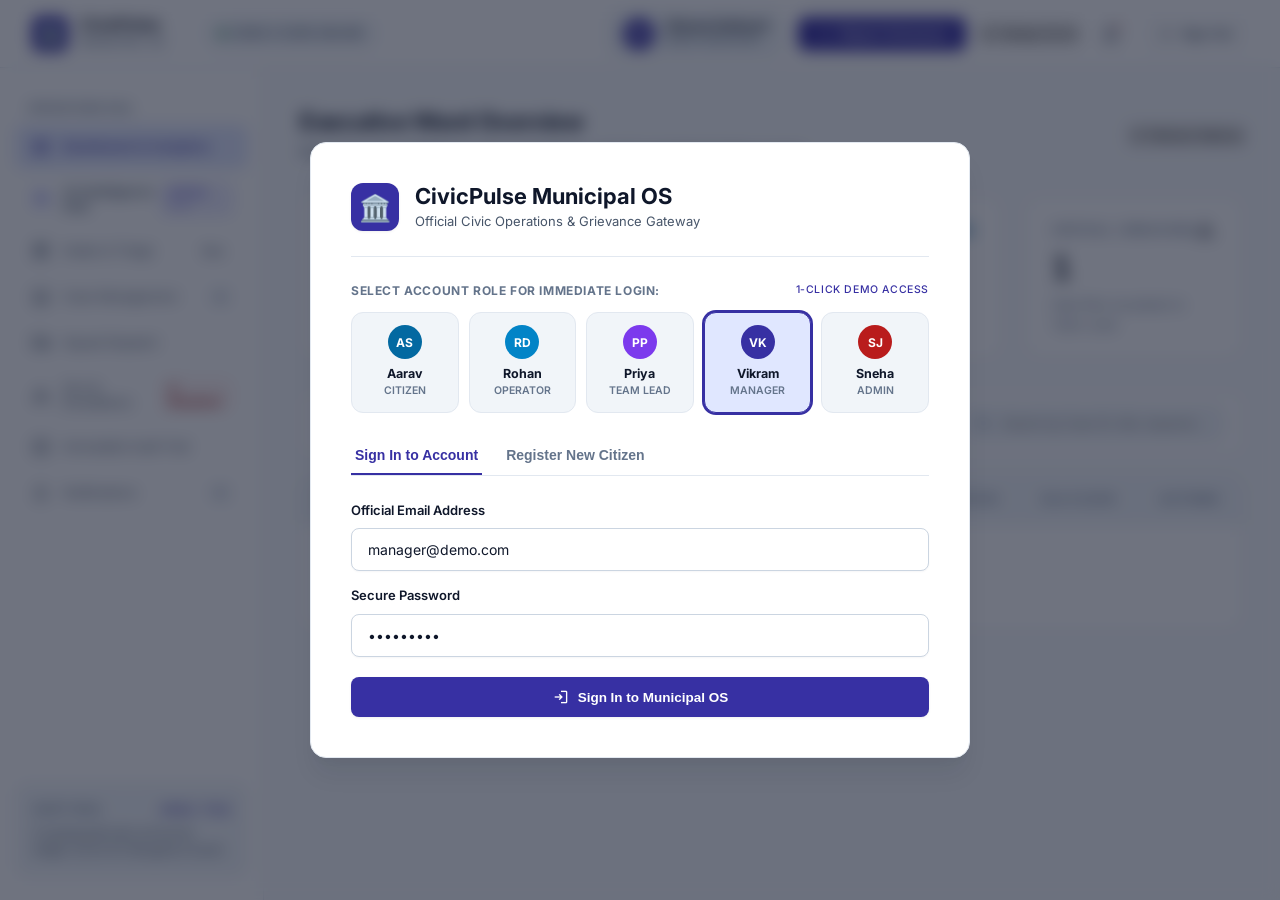
==== commit 0bf769c8: "feat(ai-portal): integrate Gemini 1.5 Flash, AI Civic Intelligence Suite, PostgreSQL seeder, zero-la" ====
--- a/backend/static_portal/index.html
+++ b/backend/static_portal/index.html
@@ -3,489 +3,1235 @@
 <head>
   <meta charset="UTF-8">
   <meta name="viewport" content="width=device-width, initial-scale=1.0">
-  <title>AI Municipal Corporation — Civic Grievance & Case Manager</title>
+  <title>CivicPulse — Municipal OS & Civic Grievance Workbench</title>
+  
+  <!-- Fonts: Inter, JetBrains Mono, Google Material Symbols -->
   <link rel="preconnect" href="https://fonts.googleapis.com">
   <link rel="preconnect" href="https://fonts.gstatic.com" crossorigin>
-  <link href="https://fonts.googleapis.com/css2?family=Plus+Jakarta+Sans:wght@400;500;600;700;800&family=JetBrains+Mono:wght@400;600&display=swap" rel="stylesheet">
+  <link href="https://fonts.googleapis.com/css2?family=Inter:wght@400;500;600;700;800&family=JetBrains+Mono:wght@400;500;600;700&display=swap" rel="stylesheet">
+  <link href="https://fonts.googleapis.com/css2?family=Material+Symbols+Outlined:wght,FILL@100..700,0..1&display=swap" rel="stylesheet">
+  
   <link rel="stylesheet" href="styles.css">
 </head>
 <body>
-  <!-- Top Navigation Header -->
-  <header class="app-header">
+
+  <!-- =======================================================================
+       0. DEDICATED AUTHENTICATION OVERLAY & LOGIN GATEWAY
+       ======================================================================= -->
+  <div class="auth-overlay-backdrop" id="auth-overlay">
+    <div class="auth-card">
+      
+      <!-- Brand Header -->
+      <div class="auth-brand-header">
+        <div class="auth-logo-badge">🏛️</div>
+        <div>
+          <h1 class="auth-brand-title">CivicPulse Municipal OS</h1>
+          <p class="auth-brand-subtitle">Official Civic Operations & Grievance Gateway</p>
+        </div>
+      </div>
+
+      <!-- Quick Role Login Credentials Cards (For 1-Click Role Login) -->
+      <div class="auth-roles-section">
+        <div class="auth-section-title">
+          <span>Select Account Role for Immediate Login:</span>
+          <span style="font-size: 10.5px; font-weight: 500; color: var(--primary);">1-Click Demo Access</span>
+        </div>
+        <div class="role-cards-grid">
+          <!-- Citizen Role -->
+          <div class="role-login-card" onclick="selectDemoRole('requester')" title="Log in as Citizen (Aarav Sharma)">
+            <div class="role-login-avatar" style="background-color: var(--secondary);">AS</div>
+            <span class="role-login-name">Aarav</span>
+            <span class="role-login-tag">Citizen</span>
+          </div>
+
+          <!-- Field Operator Role -->
+          <div class="role-login-card" onclick="selectDemoRole('operator')" title="Log in as Field Operator (Rohan Deshmukh)">
+            <div class="role-login-avatar" style="background-color: #0284c7;">RD</div>
+            <span class="role-login-name">Rohan</span>
+            <span class="role-login-tag">Operator</span>
+          </div>
+
+          <!-- Team Lead Role -->
+          <div class="role-login-card" onclick="selectDemoRole('team_lead')" title="Log in as Team Lead (Priya Patil)">
+            <div class="role-login-avatar" style="background-color: #7c3aed;">PP</div>
+            <span class="role-login-name">Priya</span>
+            <span class="role-login-tag">Team Lead</span>
+          </div>
+
+          <!-- Ward Manager Role -->
+          <div class="role-login-card active" onclick="selectDemoRole('manager')" title="Log in as Ward Manager (Vikram Kulkarni)">
+            <div class="role-login-avatar" style="background-color: var(--primary);">VK</div>
+            <span class="role-login-name">Vikram</span>
+            <span class="role-login-tag">Manager</span>
+          </div>
+
+          <!-- Administrator Role -->
+          <div class="role-login-card" onclick="selectDemoRole('administrator')" title="Log in as Chief Administrator (Sneha Joshi)">
+            <div class="role-login-avatar" style="background-color: #b91c1c;">SJ</div>
+            <span class="role-login-name">Sneha</span>
+            <span class="role-login-tag">Admin</span>
+          </div>
+        </div>
+      </div>
+
+      <!-- Auth Navigation Tabs: Sign In vs Citizen Registration -->
+      <div class="auth-tabs-nav">
+        <button type="button" class="auth-tab-btn active" id="tab-btn-signin" onclick="switchAuthTab('signin')">
+          Sign In to Account
+        </button>
+        <button type="button" class="auth-tab-btn" id="tab-btn-register" onclick="switchAuthTab('register')">
+          Register New Citizen
+        </button>
+      </div>
+
+      <!-- Auth Alert Banner -->
+      <div class="auth-alert-banner" id="auth-alert">
+        <span class="material-symbols-outlined" style="font-size: 18px;">error</span>
+        <span id="auth-alert-text">Invalid credentials</span>
+      </div>
+
+      <!-- SIGN IN FORM -->
+      <form id="form-signin" onsubmit="handleSignInSubmit(event)">
+        <div style="display: flex; flex-direction: column; gap: 14px;">
+          <div class="form-group">
+            <label class="form-label" for="auth-email">
+              <span>Official Email Address</span>
+            </label>
+            <input type="email" class="form-input" id="auth-email" value="manager@demo.com" required placeholder="user@city.gov or citizen@demo.com">
+          </div>
+
+          <div class="form-group">
+            <label class="form-label" for="auth-password">
+              <span>Secure Password</span>
+            </label>
+            <input type="password" class="form-input" id="auth-password" value="Demo@1234" required placeholder="••••••••">
+          </div>
+
+          <button type="submit" class="btn-primary-submit" style="width: 100%; margin-top: 6px;" id="btn-auth-submit">
+            <span class="material-symbols-outlined" style="font-size: 18px;">login</span>
+            <span id="btn-auth-submit-text">Sign In to Municipal OS</span>
+          </button>
+        </div>
+      </form>
+
+      <!-- CITIZEN REGISTRATION FORM -->
+      <form id="form-register" style="display: none;" onsubmit="handleRegisterSubmit(event)">
+        <div style="display: flex; flex-direction: column; gap: 12px;">
+          <div class="form-group">
+            <label class="form-label" for="reg-name">Full Legal Name *</label>
+            <input type="text" class="form-input" id="reg-name" required placeholder="e.g. Ramesh Kulkarni">
+          </div>
+
+          <div class="form-grid-2">
+            <div class="form-group">
+              <label class="form-label" for="reg-email">Email Address *</label>
+              <input type="email" class="form-input" id="reg-email" required placeholder="ramesh@gmail.com">
+            </div>
+
+            <div class="form-group">
+              <label class="form-label" for="reg-phone">Phone Number *</label>
+              <input type="tel" class="form-input" id="reg-phone" required placeholder="+91 98765 43210" value="+91 98201 44552">
+            </div>
+          </div>
+
+          <div class="form-group">
+            <label class="form-label" for="reg-password">Password (Min. 8 characters) *</label>
+            <input type="password" class="form-input" id="reg-password" required placeholder="SecurePassword@123" value="SecurePassword@123">
+          </div>
+
+          <button type="submit" class="btn-primary-submit" style="width: 100%; margin-top: 6px;" id="btn-reg-submit">
+            <span class="material-symbols-outlined" style="font-size: 18px;">person_add</span>
+            <span id="btn-reg-submit-text">Create Citizen Account & Sign In</span>
+          </button>
+        </div>
+      </form>
+
+    </div>
+  </div>
+
+  <!-- =======================================================================
+       1. TOP APPLICATION HEADER (CIVICPULSE PRECISION)
+       ======================================================================= -->
+  <header class="app-header" id="app-header">
     <div class="header-left">
-      <div class="brand-logo">
-        <div class="logo-icon">🏛️</div>
-        <div>
-          <div class="brand-title">AI Municipal Corporation</div>
-          <div class="brand-subtitle">Intelligent Civic Grievance & Case Manager</div>
-        </div>
+      <a href="#" class="brand-emblem" onclick="showTab('dashboard')">
+        <div class="brand-logo-icon">🏛️</div>
+        <div class="brand-title-wrap">
+          <span class="brand-title">CivicPulse</span>
+          <span class="brand-subtitle">Municipal OS</span>
+        </div>
+      </a>
+
+      <div class="divider-vert"></div>
+
+      <div class="zone-status-badge">
+        <span class="pulse-dot-primary"></span>
+        <span>Zone 4 Core Online</span>
       </div>
     </div>
 
     <div class="header-right">
-      <!-- Role Switcher -->
-      <div class="role-selector-container">
-        <label for="role-select">Switch Role:</label>
-        <select id="role-select" onchange="switchRole(this.value)">
-          <option value="requester">👤 Citizen (Aarav Sharma)</option>
-          <option value="operator">👷 Field Operator (Rohan)</option>
-          <option value="team_lead">👩‍💼 Team Lead (Priya)</option>
-          <option value="manager" selected>👨‍💼 Ward Manager (Vikram)</option>
-          <option value="administrator">👑 Chief Admin (Sneha)</option>
-        </select>
-      </div>
-
-      <!-- User Profile Badge -->
-      <div class="user-profile-badge" id="user-profile-badge">
-        <div class="user-avatar" id="user-avatar">VK</div>
-        <div class="user-meta">
-          <div class="user-name" id="user-name">Vikram Kulkarni</div>
-          <div class="user-role-tag" id="user-role-tag">WARD MANAGER</div>
-        </div>
-      </div>
-
-      <!-- Quick Action Buttons -->
-      <button class="btn btn-primary btn-sm" onclick="openNewCaseModal()" id="btn-report-complaint">
-        <span>+</span> Report Grievance
+      <!-- Authenticated User Profile Chip -->
+      <div class="user-profile-chip" id="user-profile-chip">
+        <div class="user-avatar-circle" id="user-avatar">VK</div>
+        <div class="meta">
+          <span class="name" id="user-name">Vikram Kulkarni</span>
+          <span class="role" id="user-role-tag">Ward Manager</span>
+        </div>
+      </div>
+
+      <!-- Quick Report Intake CTA Button -->
+      <button class="header-btn-report" id="btn-report-complaint" onclick="showTab('intake')">
+        <span class="material-symbols-outlined" style="font-size: 18px;">add</span>
+        <span>Report Grievance</span>
       </button>
 
-      <button class="btn btn-secondary btn-sm" onclick="triggerSlaSweep()" id="btn-sla-sweep" title="Run background SLA sweep">
-        ⚡ Sweep SLAs
+      <!-- Background SLA Sweep Trigger -->
+      <button class="btn-geo-tool" onclick="triggerSlaSweep()" id="btn-sla-sweep" title="Run background SLA evaluation sweep">
+        <span class="material-symbols-outlined" style="font-size: 14px;">bolt</span>
+        <span>Sweep SLAs</span>
       </button>
 
-      <a href="/docs" target="_blank" class="btn btn-outline btn-sm" title="View Swagger REST API Docs">
-        📖 API Docs
-      </a>
+      <!-- Notifications Bell -->
+      <button class="header-icon-btn" id="btn-notifications" onclick="showTab('notifications')" title="System Notifications">
+        <span class="material-symbols-outlined">notifications</span>
+        <span class="notification-badge-dot" id="notifications-badge-dot"></span>
+      </button>
+
+      <!-- Logout Button -->
+      <button class="btn-logout" id="btn-logout" onclick="performLogout()" title="Log out from current session">
+        <span class="material-symbols-outlined" style="font-size: 16px;">logout</span>
+        <span>Sign Out</span>
+      </button>
     </div>
   </header>
 
-  <!-- Main Application Body -->
-  <main class="app-main">
-    <!-- Sidebar Navigation -->
-    <aside class="app-sidebar">
+  <!-- =======================================================================
+       2. OPERATIONS RAIL (SIDEBAR NAVIGATION)
+       ======================================================================= -->
+  <aside class="app-sidebar" id="app-sidebar">
+    <div>
+      <div class="rail-section-title">Operations Rail</div>
       <nav class="sidebar-nav">
-        <button class="nav-item active" onclick="showTab('dashboard')" id="nav-dashboard">
-          <span class="nav-icon">📊</span> <span id="nav-label-dashboard">Dashboard & Analytics</span>
+        <button class="nav-link active" onclick="showTab('dashboard')" id="nav-dashboard">
+          <div class="link-left">
+            <span class="material-symbols-outlined">dashboard</span>
+            <span>Dashboard & Analytics</span>
+          </div>
         </button>
-        <button class="nav-item" onclick="showTab('cases')" id="nav-cases">
-          <span class="nav-icon">📋</span> <span id="nav-label-cases">Case Management</span>
+
+        <button class="nav-link" onclick="showTab('ai-hub')" id="nav-ai-hub">
+          <div class="link-left">
+            <span class="material-symbols-outlined" style="color: #6366f1;">psychology</span>
+            <span style="font-weight: 600;">AI Intelligence Hub</span>
+          </div>
+          <span class="sidebar-badge" style="background: rgba(99,102,241,0.12); color: #4338ca; border: 1px solid rgba(99,102,241,0.22); font-weight: 700; font-size: 10px; letter-spacing: 0.5px; padding: 2px 7px; border-radius: 6px;">GEMINI 1.5</span>
         </button>
-        <button class="nav-item" onclick="showTab('escalations')" id="nav-escalations">
-          <span class="nav-icon">⚠️</span> SLA & Escalations
-          <span class="nav-badge alert" id="escalations-count">1</span>
+
+        <button class="nav-link" onclick="showTab('intake')" id="nav-intake">
+          <div class="link-left">
+            <span class="material-symbols-outlined">assignment</span>
+            <span>Intake & Triage</span>
+          </div>
+          <span class="sidebar-badge" style="background-color: var(--primary-fixed); color: var(--on-primary-fixed);">New</span>
         </button>
-        <button class="nav-item" onclick="showTab('audit')" id="nav-audit">
-          <span class="nav-icon">🛡️</span> Audit History
+
+        <button class="nav-link" onclick="showTab('cases')" id="nav-cases">
+          <div class="link-left">
+            <span class="material-symbols-outlined">inbox</span>
+            <span>Case Management</span>
+          </div>
+          <span class="sidebar-badge" id="cases-count">0</span>
         </button>
-        <button class="nav-item" onclick="showTab('notifications')" id="nav-notifications">
-          <span class="nav-icon">🔔</span> Notifications
-          <span class="nav-badge" id="notifications-count">0</span>
+
+        <button class="nav-link" onclick="showTab('dispatch')" id="nav-dispatch">
+          <div class="link-left">
+            <span class="material-symbols-outlined">local_shipping</span>
+            <span>Squad Dispatch</span>
+          </div>
+        </button>
+
+        <button class="nav-link" onclick="showTab('escalations')" id="nav-escalations">
+          <div class="link-left">
+            <span class="material-symbols-outlined">warning</span>
+            <span>SLA & Escalations</span>
+          </div>
+          <span class="sidebar-badge alert-badge" id="escalations-count">0 Breached</span>
+        </button>
+
+        <button class="nav-link" onclick="showTab('audit')" id="nav-audit">
+          <div class="link-left">
+            <span class="material-symbols-outlined">verified</span>
+            <span>Immutable Audit Trail</span>
+          </div>
+        </button>
+
+        <button class="nav-link" onclick="showTab('notifications')" id="nav-notifications">
+          <div class="link-left">
+            <span class="material-symbols-outlined">notifications</span>
+            <span>Notifications</span>
+          </div>
+          <span class="sidebar-badge" id="notifications-count">0</span>
         </button>
       </nav>
-
-      <!-- System Status Footer -->
-      <div class="sidebar-footer">
-        <div class="status-indicator">
-          <span class="pulse-dot"></span>
-          <span>FastAPI Engine: <strong>Online</strong></span>
-        </div>
-        <div class="status-sub">APScheduler Active (60s)</div>
-      </div>
-    </aside>
-
-    <!-- Content Workspace -->
-    <section class="app-content">
-      
-      <!-- ================================================================= -->
-      <!-- TAB 1: DASHBOARD -->
-      <!-- ================================================================= -->
+    </div>
+
+    <!-- Bottom Audit Seal Card -->
+    <div class="sidebar-footer-card">
+      <div class="audit-seal-head">
+        <span class="audit-seal-title">Audit Seal</span>
+        <span class="audit-seal-id">#MUNI-7928</span>
+      </div>
+      <p class="audit-seal-desc">Cryptographically anchored ledger active for Bangalore South.</p>
+    </div>
+  </aside>
+
+  <!-- =======================================================================
+       3. MAIN CONTENT PANES
+       ======================================================================= -->
+  <main class="app-main" id="app-main">
+    <div class="app-content">
+
+      <!-- ===================================================================
+           TAB: AI CIVIC INTELLIGENCE SUITE
+           =================================================================== -->
+      <div class="tab-pane" id="tab-ai-hub">
+        <div class="pane-header">
+          <div>
+            <div class="intake-pill" style="background: rgba(99,102,241,0.08); border: 1px solid rgba(99,102,241,0.2); color: #4338ca; font-weight: 600; padding: 4px 12px; border-radius: 9999px;">
+              <span class="material-symbols-outlined" style="font-size: 15px; color: #6366f1;">auto_awesome</span>
+              <span>MUNICIPAL NEURAL ENGINE • GOOGLE GEMINI 1.5 FLASH</span>
+            </div>
+            <h1 class="pane-title" style="margin-top: 8px; font-size: 24px; font-weight: 800; letter-spacing: -0.02em;">AI Civic Intelligence Suite</h1>
+            <p class="pane-description" style="margin-top: 4px; font-size: 13.5px;">Interactive workbench demonstrating multimodal AI automation for grievance triage, semantic duplicate radar, bilingual Marathi copilot, and predictive dispatch.</p>
+          </div>
+          <div style="display: flex; gap: 8px;">
+            <button class="btn-primary-submit" onclick="showTab('intake')">
+              <span class="material-symbols-outlined" style="font-size: 16px;">add</span>
+              <span>Launch Citizen Intake</span>
+            </button>
+          </div>
+        </div>
+
+        <div class="ai-hub-grid">
+          <!-- 1. AI Vision Camera & Damage Classifier -->
+          <div class="ai-hub-card">
+            <div class="ai-card-header">
+              <div class="ai-card-title-wrap">
+                <div class="ai-card-icon"><span class="material-symbols-outlined">photo_camera</span></div>
+                <div>
+                  <div class="ai-card-title">Computer Vision Triage & Damage Scanner</div>
+                  <span class="ai-badge ai-badge-purple">Multimodal Intake</span>
+                </div>
+              </div>
+              <span class="ai-badge ai-badge-green" id="hub-vision-conf">96% Conf</span>
+            </div>
+            <p class="ai-card-desc">Accepts photo uploads or live camera frames to classify civic category, severity, priority, and generate instant technical damage summaries.</p>
+            <div style="display: flex; flex-wrap: wrap; gap: 6px;">
+              <button type="button" class="btn-geo-tool" onclick="runHubVisionTest('water')">💧 Water Burst</button>
+              <button type="button" class="btn-geo-tool" onclick="runHubVisionTest('pothole')">🕳️ Pothole Road</button>
+              <button type="button" class="btn-geo-tool" onclick="runHubVisionTest('garbage')">🗑️ Garbage Dump</button>
+              <button type="button" class="btn-geo-tool" onclick="runHubVisionTest('light')">💡 Streetlight</button>
+            </div>
+            <div class="ai-output-box" id="hub-vision-output">
+              <span class="ai-output-title">AI Vision Classification Result:</span>
+              <div id="hub-vision-result-text">Click any preset above to test real-time AI damage classification.</div>
+            </div>
+          </div>
+
+          <!-- 2. AI Real-Time Duplicate Grievance Radar -->
+          <div class="ai-hub-card">
+            <div class="ai-card-header">
+              <div class="ai-card-title-wrap">
+                <div class="ai-card-icon" style="background: #e0f2fe; color: #0284c7;"><span class="material-symbols-outlined">radar</span></div>
+                <div>
+                  <div class="ai-card-title">Semantic Duplicate Detection Radar</div>
+                  <span class="ai-badge ai-badge-purple">Geospatial & Vector Closeness</span>
+                </div>
+              </div>
+              <span class="ai-badge ai-badge-amber">Radius ≤ 150m</span>
+            </div>
+            <p class="ai-card-desc">Calculates semantic text embedding similarity and geospatial radius to eliminate duplicate tickets and suggest unified merges.</p>
+            <div style="display: flex; gap: 8px;">
+              <input type="text" class="form-input" id="hub-dup-input" value="Water pipeline leaking heavily near Star Mall" placeholder="Type complaint to test duplicate match...">
+              <button type="button" class="btn-primary-submit" style="white-space: nowrap; padding: 0 16px;" onclick="runHubDuplicateTest()">Check</button>
+            </div>
+            <div class="ai-output-box" id="hub-dup-output">
+              <span class="ai-output-title">Duplicate Radar Match Result:</span>
+              <div id="hub-dup-result-text">Enter text or click Check to test semantic matching against existing cases.</div>
+            </div>
+          </div>
+
+          <!-- 3. AI Case Summary & Bilingual Marathi/English Copilot -->
+          <div class="ai-hub-card">
+            <div class="ai-card-header">
+              <div class="ai-card-title-wrap">
+                <div class="ai-card-icon" style="background: #fef3c7; color: #d97706;"><span class="material-symbols-outlined">summarize</span></div>
+                <div>
+                  <div class="ai-card-title">Case Journey Summarizer & Marathi Copilot</div>
+                  <span class="ai-badge ai-badge-purple">Bilingual Translation</span>
+                </div>
+              </div>
+              <span class="ai-badge ai-badge-green">English / मराठी</span>
+            </div>
+            <p class="ai-card-desc">Synthesizes multi-stage case lifecycle history into an executive briefing with real-time Marathi translation for field teams.</p>
+            <div style="display: flex; gap: 8px;">
+              <button type="button" class="btn-primary-submit" style="width: 100%; justify-content: center;" onclick="runHubSummaryTest()">⚡ Generate Case Summary & Marathi Translation</button>
+            </div>
+            <div class="ai-output-box" id="hub-summary-output">
+              <span class="ai-output-title">AI Case Summary & Translation Output:</span>
+              <div id="hub-summary-result-text">Click above to generate real-time AI summary and bilingual translation.</div>
+            </div>
+          </div>
+
+          <!-- 4. AI Missing Information Inspector -->
+          <div class="ai-hub-card">
+            <div class="ai-card-header">
+              <div class="ai-card-title-wrap">
+                <div class="ai-card-icon" style="background: #fee2e2; color: #dc2626;"><span class="material-symbols-outlined">checklist</span></div>
+                <div>
+                  <div class="ai-card-title">Missing Field & Quality Inspector</div>
+                  <span class="ai-badge ai-badge-purple">Triage Quality Guard</span>
+                </div>
+              </div>
+              <span class="ai-badge ai-badge-green">Parameter Checklist</span>
+            </div>
+            <p class="ai-card-desc">Inspects grievance submission text for missing critical parameters (such as landmark pole #, pipe diameter, road width, duration) to avoid delay.</p>
+            <div style="display: flex; gap: 8px;">
+              <input type="text" class="form-input" id="hub-missing-input" value="Road is broken near market" placeholder="Enter short complaint to test inspector...">
+              <button type="button" class="btn-primary-submit" style="white-space: nowrap; padding: 0 16px;" onclick="runHubMissingInfoTest()">Inspect</button>
+            </div>
+            <div class="ai-output-box" id="hub-missing-output">
+              <span class="ai-output-title">Missing Info Checklist:</span>
+              <div id="hub-missing-result-text">Click Inspect to run the AI Missing Information validator.</div>
+            </div>
+          </div>
+
+          <!-- 5. AI Smart Squad Dispatch Recommender -->
+          <div class="ai-hub-card">
+            <div class="ai-card-header">
+              <div class="ai-card-title-wrap">
+                <div class="ai-card-icon" style="background: #dcfce7; color: #166534;"><span class="material-symbols-outlined">engineering</span></div>
+                <div>
+                  <div class="ai-card-title">Intelligent Squad Dispatch Allocator</div>
+                  <span class="ai-badge ai-badge-purple">Workload Balancing</span>
+                </div>
+              </div>
+              <span class="ai-badge ai-badge-green">Dynamic Allocation</span>
+            </div>
+            <p class="ai-card-desc">Matches civic category code, jurisdictional ward, and active squad capacity to recommend the optimal municipal response crew.</p>
+            <div style="display: flex; gap: 8px;">
+              <select class="form-select" id="hub-squad-cat">
+                <option value="PIPE_BURST">Water Pipeline Burst (Water Dept)</option>
+                <option value="POTHOLES">Severe Road Pothole (Roads Dept)</option>
+                <option value="GARBAGE_OVERFLOW">Garbage Overflow (Sanitation Dept)</option>
+              </select>
+              <button type="button" class="btn-primary-submit" style="white-space: nowrap; padding: 0 16px;" onclick="runHubSquadRecommendationTest()">Recommend</button>
+            </div>
+            <div class="ai-output-box" id="hub-squad-output">
+              <span class="ai-output-title">AI Squad Recommendation:</span>
+              <div id="hub-squad-result-text">Click Recommend to evaluate squad availability and workload.</div>
+            </div>
+          </div>
+
+          <!-- 6. AI SLA Risk Radar & Breach Predictor -->
+          <div class="ai-hub-card">
+            <div class="ai-card-header">
+              <div class="ai-card-title-wrap">
+                <div class="ai-card-icon" style="background: #fef2f2; color: #b91c1c;"><span class="material-symbols-outlined">warning_amber</span></div>
+                <div>
+                  <div class="ai-card-title">Predictive SLA Breach & Risk Radar</div>
+                  <span class="ai-badge ai-badge-purple">Predictive Escalation</span>
+                </div>
+              </div>
+              <span class="ai-badge ai-badge-amber">Preemptive Radar</span>
+            </div>
+            <p class="ai-card-desc">Calculates real-time breach probabilities based on category SLA limit, elapsed hours, weather, and traffic conditions.</p>
+            <div style="display: flex; gap: 8px;">
+              <button type="button" class="btn-primary-submit" style="width: 100%; justify-content: center;" onclick="runHubRiskRadarTest()">⚡ Calculate Predictive Breach Risk Score</button>
+            </div>
+            <div class="ai-output-box" id="hub-risk-output">
+              <span class="ai-output-title">Predictive Risk Forecast:</span>
+              <div id="hub-risk-result-text">Click above to calculate AI predictive SLA breach score.</div>
+            </div>
+          </div>
+        </div>
+      </div>
+
+      <!-- ===================================================================
+           TAB 1: CITIZEN GRIEVANCE INTAKE WORKBENCH (STITCH SPEC)
+           =================================================================== -->
+      <div class="tab-pane" id="tab-intake">
+        <!-- Context Header & Session Token -->
+        <div class="context-header">
+          <div>
+            <div class="intake-pill">
+              <span class="material-symbols-outlined" style="font-size: 14px;">shield_person</span>
+              <span>Public Intake Portal • Zone 4</span>
+            </div>
+            <h1 class="page-title">Citizen Grievance Submission</h1>
+            <p class="page-subtitle">Official municipal incident registration with real-time jurisdictional verification.</p>
+          </div>
+
+          <div class="session-token-wrap">
+            <div class="session-token-text">
+              <span class="label">Session Token</span>
+              <span class="token" id="intake-session-token">SES-2026-MUNI-0982B</span>
+            </div>
+            <div class="divider-vert"></div>
+            <div class="verified-icon-box" title="Session Authenticated & Cryptographically Verified">
+              <span class="material-symbols-outlined" style="font-size: 22px;">verified_user</span>
+            </div>
+          </div>
+        </div>
+
+        <!-- 3-Step Stepper Navigation -->
+        <div class="stepper-nav-card">
+          <div class="stepper-grid">
+            <!-- Step 1 (Active) -->
+            <div class="step-card active" id="stepper-tab-1" onclick="switchIntakeStep(1)">
+              <div class="step-num">1</div>
+              <div class="step-meta">
+                <span class="step-tag">Step 01</span>
+                <span class="step-label">Issue Details</span>
+              </div>
+            </div>
+
+            <!-- Step 2 -->
+            <div class="step-card" id="stepper-tab-2" onclick="switchIntakeStep(2)">
+              <div class="step-num">2</div>
+              <div class="step-meta">
+                <span class="step-tag">Step 02</span>
+                <span class="step-label">Location & Evidence</span>
+              </div>
+            </div>
+
+            <!-- Step 3 -->
+            <div class="step-card" id="stepper-tab-3" onclick="switchIntakeStep(3)">
+              <div class="step-num">3</div>
+              <div class="step-meta">
+                <span class="step-tag">Step 03</span>
+                <span class="step-label">Review & Submit</span>
+              </div>
+            </div>
+          </div>
+        </div>
+
+        <!-- Real-time AI Duplicate Detection Warning Banner -->
+        <div class="ai-duplicate-banner" id="aiDuplicateBanner" style="display: none;">
+          <div class="duplicate-banner-content">
+            <div class="duplicate-banner-left">
+              <div class="warning-icon-box">
+                <span class="material-symbols-outlined" style="font-size: 22px;">warning</span>
+              </div>
+              <div>
+                <div class="duplicate-title-row">
+                  <span class="duplicate-title" id="dup-banner-title">Potential Existing Grievance Detected Nearby</span>
+                  <span class="duplicate-match-pill" id="dup-banner-score">89% Match</span>
+                </div>
+                <p class="duplicate-desc" id="dup-banner-desc">
+                  Our civic triage AI noticed <strong id="dup-banner-case-id">Case #MC-2026-0399</strong> ("Water leakage near Star Mall") reported recently nearby. You can subscribe to live SMS/App updates on that ticket, or proceed if this is a separate occurrence.
+                </p>
+                <div class="duplicate-footer-pills">
+                  <span class="duplicate-badge-squad" id="dup-banner-squad">Dispatcher Assigned: Squad Water-4</span>
+                  <span class="duplicate-eta">Est. Arrival: 42 mins</span>
+                </div>
+              </div>
+            </div>
+
+            <div class="duplicate-banner-actions">
+              <button class="btn-link-case" type="button" onclick="linkDuplicateGrievance()">
+                <span class="material-symbols-outlined" style="font-size: 16px;">link</span>
+                <span>Link to Ticket</span>
+              </button>
+              <button class="btn-proceed-case" type="button" onclick="dismissDuplicateBanner()">
+                <span>Proceed with New Report</span>
+              </button>
+            </div>
+          </div>
+        </div>
+
+        <!-- Main Submission Workbench Sheet -->
+        <div class="workbench-sheet">
+          
+          <!-- STEP 1 CONTAINER: Issue Classification -->
+          <div id="step-1-content">
+            <!-- Section 1: Grievance Classification -->
+            <div class="form-section">
+              <div class="section-head">
+                <div class="section-title-wrap">
+                  <span class="material-symbols-outlined">assignment</span>
+                  <span class="section-title">1. Grievance Classification</span>
+                </div>
+                <span class="section-hint">Mandatory Fields *</span>
+              </div>
+
+              <!-- Case Title -->
+              <div class="form-group">
+                <label class="form-label" for="grievance-title">
+                  <span>Case Title *</span>
+                  <span class="sub">Max 120 characters</span>
+                </label>
+                <input type="text" class="form-input" id="grievance-title" 
+                       placeholder="Summarize the issue clearly (e.g. Burst water mains, asphalt pothole crater)" 
+                       oninput="triggerDuplicateCheckDebounced()">
+              </div>
+
+              <!-- Category & Urgency Matrix -->
+              <div class="form-grid-2">
+                <div class="form-group">
+                  <label class="form-label" for="grievance-category">
+                    <span>Municipal Category *</span>
+                  </label>
+                  <div class="select-wrap">
+                    <select class="form-select" id="grievance-category">
+                      <option value="">Select Category...</option>
+                      <!-- Populated dynamically from /api/v1/organization/categories -->
+                    </select>
+                    <span class="material-symbols-outlined select-arrow">keyboard_arrow_down</span>
+                  </div>
+                </div>
+
+                <div class="form-group">
+                  <label class="form-label" for="grievance-severity">
+                    <span>Perceived Severity</span>
+                  </label>
+                  <div class="select-wrap">
+                    <select class="form-select" id="grievance-severity">
+                      <option value="CRITICAL">Critical (Poses public hazard or major utility outage)</option>
+                      <option value="MAJOR" selected>Major (Active nuisance, disruption to transport)</option>
+                      <option value="MODERATE">Moderate (Localized defect, limited disruption)</option>
+                      <option value="MINOR">Minor (Scheduled maintenance, cosmetic upkeep)</option>
+                    </select>
+                    <span class="material-symbols-outlined select-arrow">keyboard_arrow_down</span>
+                  </div>
+                </div>
+              </div>
+
+              <!-- Detailed Notes -->
+              <div class="form-group">
+                <label class="form-label" for="grievance-notes">
+                  <span>Detailed Occurrence Notes *</span>
+                </label>
+                <textarea class="form-textarea" id="grievance-notes" rows="3" 
+                          placeholder="Provide context regarding volume of water, estimated duration, nearby risks or blocked entrances..."
+                          oninput="triggerDuplicateCheckDebounced()"></textarea>
+              </div>
+            </div>
+          </div>
+
+          <!-- STEP 2 CONTAINER: Location & Evidence -->
+          <div id="step-2-content">
+            <!-- Section 2: Location & Jurisdiction Pin -->
+            <div class="form-section">
+              <div class="section-head">
+                <div class="section-title-wrap">
+                  <span class="material-symbols-outlined">pin_drop</span>
+                  <span class="section-title">2. Location & Jurisdiction Pin</span>
+                </div>
+                <span class="section-hint">Automatic GIS Geocoding</span>
+              </div>
+
+              <div class="form-grid-2">
+                <div class="form-group">
+                  <label class="form-label" for="grievance-ward">
+                    <span>Jurisdictional Ward *</span>
+                  </label>
+                  <div class="select-wrap">
+                    <select class="form-select" id="grievance-ward">
+                      <option value="Ward 07 - Dadar West">Ward 07 - Dadar West (Zone 4)</option>
+                      <option value="Ward 08 - Prabhadevi">Ward 08 - Prabhadevi Central</option>
+                      <option value="Ward 09 - Mahim South">Ward 09 - Mahim South</option>
+                      <option value="Ward 10 - Matunga East">Ward 10 - Matunga East</option>
+                      <option value="Ward 118 - Bangalore South">Ward 118 - Bangalore South</option>
+                    </select>
+                    <span class="material-symbols-outlined select-arrow">keyboard_arrow_down</span>
+                  </div>
+                </div>
+
+                <div class="form-group">
+                  <label class="form-label" for="grievance-landmark">
+                    <span>Prominent Landmark / Street Address *</span>
+                  </label>
+                  <input type="text" class="form-input" id="grievance-landmark" 
+                         placeholder="e.g. Opposite Star Mall near Shivaji Park gate">
+                </div>
+              </div>
+            </div>
+
+            <!-- Section 3: Visual & Audio Evidence & AI Camera Scanner -->
+            <div class="form-section" style="margin-top: 24px;">
+              <div class="section-head">
+                <div class="section-title-wrap">
+                  <span class="material-symbols-outlined">photo_library</span>
+                  <span class="section-title">3. Visual Evidence & AI Vision Scanner</span>
+                </div>
+                <span class="section-hint" id="attachment-counter-hint">3 of 5 Maximum Attachments</span>
+              </div>
+
+              <!-- Media Dropzone with AI Camera Scanner -->
+              <div class="media-dropzone" id="portal-media-dropzone" onclick="document.getElementById('portal-camera-input').click()">
+                <input type="file" id="portal-camera-input" accept="image/*,video/*" capture="environment" style="display:none;" onchange="handlePortalImageUpload(event)">
+                
+                <!-- Laser Scanning Animation Overlay -->
+                <div class="laser-scanner-overlay" id="portal-laser-overlay">
+                  <div class="laser-beam"></div>
+                  <div class="laser-status-text">
+                    <span class="material-symbols-outlined" style="font-size: 18px;">auto_awesome</span>
+                    <span>Neural AI Vision analyzing damage & auto-filling form...</span>
+                  </div>
+                </div>
+
+                <div class="dropzone-icons-row">
+                  <div class="dropzone-icon-box primary-icon">
+                    <span class="material-symbols-outlined" style="font-size: 24px;">add_a_photo</span>
+                  </div>
+                  <div class="dropzone-icon-box secondary-icon">
+                    <span class="material-symbols-outlined" style="font-size: 24px;">attach_file</span>
+                  </div>
+                </div>
+
+                <h2 class="dropzone-heading">Drop inspection media here, or snap a photo with Camera</h2>
+                <p class="dropzone-sub">AI Vision automatically detects defects, priority, severity, category and writes description with <strong>0 manual typing</strong>.</p>
+
+                <div class="dropzone-pills">
+                  <span class="dropzone-pill">JPG, PNG, MP4</span>
+                  <span class="dropzone-pill">Up to 25MB</span>
+                  <span class="dropzone-pill" style="color: var(--primary); background-color: var(--primary-fixed);">⚡ Zero-Typing AI</span>
+                </div>
+              </div>
+
+              <!-- 4 Quick 1-Click AI Vision Demo Presets -->
+              <div class="ai-quick-presets">
+                <span class="preset-title">📸 Quick AI Camera Demos:</span>
+                <button type="button" class="btn-preset" onclick="triggerPortalVisionPreset('pothole')">
+                  <span>🕳️</span> <span>Pothole Crater</span>
+                </button>
+                <button type="button" class="btn-preset" onclick="triggerPortalVisionPreset('waste')">
+                  <span>🗑️</span> <span>Garbage Overflow</span>
+                </button>
+                <button type="button" class="btn-preset" onclick="triggerPortalVisionPreset('light')">
+                  <span>💡</span> <span>Streetlight Out</span>
+                </button>
+                <button type="button" class="btn-preset" onclick="triggerPortalVisionPreset('water')">
+                  <span>💧</span> <span>Water Pipe Burst</span>
+                </button>
+              </div>
+
+              <!-- Media Gallery Preview Grid -->
+              <div class="media-gallery-grid" id="portal-media-gallery">
+                <!-- Pre-populated Evidence 1 -->
+                <div class="media-item-card" id="media-card-1">
+                  <div class="media-thumb" style="display: flex; align-items: center; justify-content: center; background: linear-gradient(135deg, #e0f2fe, #bae6fd);">
+                    <span class="material-symbols-outlined" style="color: #0284c7; font-size: 28px;">water_drop</span>
+                  </div>
+                  <div class="media-info">
+                    <span class="media-filename">IMG_2026_0982.jpg</span>
+                    <span class="media-subtext">3.8 MB • Geo-tagged</span>
+                    <span class="media-status-pill">Uploaded 100%</span>
+                  </div>
+                </div>
+
+                <!-- Pre-populated Evidence 2 -->
+                <div class="media-item-card" id="media-card-2">
+                  <div class="media-thumb" style="display: flex; align-items: center; justify-content: center; background: linear-gradient(135deg, #fef3c7, #fde68a);">
+                    <span class="material-symbols-outlined" style="color: #d97706; font-size: 28px;">photo_camera</span>
+                  </div>
+                  <div class="media-info">
+                    <span class="media-filename">IMG_2026_0983_wide.jpg</span>
+                    <span class="media-subtext">5.1 MB • Geo-tagged</span>
+                    <span class="media-status-pill">Uploaded 100%</span>
+                  </div>
+                </div>
+
+                <!-- Upload Progress Item -->
+                <div class="media-item-card" id="media-card-3">
+                  <div class="media-thumb" style="display: flex; align-items: center; justify-content: center; background-color: var(--surface-container-highest);">
+                    <span class="material-symbols-outlined" style="color: var(--secondary); font-size: 24px;">videocam</span>
+                  </div>
+                  <div class="media-info">
+                    <span class="media-filename">MOV_flow_velocity.mp4</span>
+                    <span class="media-subtext">14.2 MB • Processing</span>
+                    <div class="media-progress-wrap">
+                      <div class="media-progress-bar" style="width: 100%;"></div>
+                    </div>
+                    <span class="media-status-pill">Uploaded 100%</span>
+                  </div>
+                </div>
+              </div>
+            </div>
+          </div>
+
+          <!-- STEP 3 CONTAINER: Review & Verification -->
+          <div id="step-3-content">
+            <!-- Section 4: Citizen Verification & Communication Preferences -->
+            <div class="form-section">
+              <div class="section-head">
+                <div class="section-title-wrap">
+                  <span class="material-symbols-outlined">notifications_active</span>
+                  <span class="section-title">4. Verification & Communication Channels</span>
+                </div>
+                <span class="section-hint">Auto-synced with Citizen ID</span>
+              </div>
+
+              <div class="form-grid-3">
+                <div class="form-group">
+                  <label class="form-label">Citizen Name</label>
+                  <input type="text" class="form-input" id="citizen-name-display" value="Aarav Sharma" readonly>
+                </div>
+
+                <div class="form-group">
+                  <label class="form-label">Registered Contact</label>
+                  <input type="text" class="form-input" id="citizen-contact-display" value="+91 98201 •••••" readonly>
+                </div>
+
+                <div class="form-group">
+                  <label class="form-label">Update Channel</label>
+                  <div class="select-wrap">
+                    <select class="form-select" id="citizen-update-channel">
+                      <option value="sms_whatsapp">SMS + WhatsApp Alerts</option>
+                      <option value="sms_only">SMS Only</option>
+                      <option value="app">Mobile App In-App Push Only</option>
+                    </select>
+                    <span class="material-symbols-outlined select-arrow">keyboard_arrow_down</span>
+                  </div>
+                </div>
+              </div>
+
+              <!-- Transparency Feed Checkbox -->
+              <div class="checkbox-card">
+                <input type="checkbox" id="public_transparency" checked>
+                <label class="checkbox-label" for="public_transparency">
+                  Allow anonymized grievance summary on public Ward Transparency Feed. Personal contact details and identifiable citizen metadata are permanently masked.
+                </label>
+              </div>
+            </div>
+          </div>
+
+          <!-- Action Footer -->
+          <div class="workbench-footer">
+            <button type="button" class="btn-secondary-action" onclick="saveIntakeDraft()">
+              <span class="material-symbols-outlined" style="font-size: 18px;">bookmark_border</span>
+              <span>Save Draft</span>
+            </button>
+
+            <div class="footer-actions-right">
+              <button type="button" class="btn-ghost-action" onclick="showTab('dashboard')">
+                <span>Cancel</span>
+              </button>
+              <button type="button" class="btn-primary-submit" id="btn-submit-workbench" onclick="submitGrievanceWorkbench()">
+                <span id="btn-submit-text">Submit Grievance to Municipal Triage</span>
+                <span class="material-symbols-outlined" style="font-size: 18px;">arrow_forward</span>
+              </button>
+            </div>
+          </div>
+        </div>
+
+        <!-- SLA Regulatory Compliance Guarantee Notice -->
+        <div class="sla-guarantee-notice">
+          <div class="sla-notice-left">
+            <span class="material-symbols-outlined">policy</span>
+            <span>
+              Citizen Charter Guarantee: Category <strong id="guarantee-cat-name">Water Supply & Pipeline</strong> carries an institutional initial response SLA of <strong>&lt; 120 Minutes</strong>.
+            </span>
+          </div>
+          <div class="sla-notice-right">
+            <span>Ward Control Room Active</span>
+            <span class="pulse-dot-secondary"></span>
+          </div>
+        </div>
+      </div>
+
+      <!-- ===================================================================
+           TAB 2: DASHBOARD & ANALYTICS
+           =================================================================== -->
       <div class="tab-pane active" id="tab-dashboard">
         <div class="pane-header">
           <div>
             <h1 class="pane-title" id="dashboard-title">Executive Ward Overview</h1>
-            <p class="pane-description" id="dashboard-desc">Real-time civic intelligence, SLA compliance, and AI operational anomaly alerts.</p>
-          </div>
-          <div class="pane-actions">
-            <button class="btn btn-secondary btn-sm" onclick="loadDashboardData()">🔄 Refresh</button>
-          </div>
-        </div>
-
-        <!-- KPI Metric Cards Grid -->
+            <p class="pane-description" id="dashboard-desc">Real-time civic intelligence, SLA compliance, and AI operational triage queue.</p>
+          </div>
+          <div style="display: flex; gap: 8px;">
+            <button class="btn-geo-tool" onclick="loadDashboardData()">
+              <span class="material-symbols-outlined" style="font-size: 14px;">refresh</span>
+              <span>Refresh Metrics</span>
+            </button>
+          </div>
+        </div>
+
+        <!-- KPI Metrics Grid -->
         <div class="metrics-grid">
           <div class="metric-card">
             <div class="metric-header">
-              <span class="metric-title" id="kpi-label-1">TOTAL COMPLAINTS</span>
-              <span class="metric-icon" id="kpi-icon-1">📑</span>
+              <span class="metric-title" id="kpi-label-1">TOTAL GRIEVANCES</span>
+              <span class="material-symbols-outlined metric-icon">assignment</span>
             </div>
             <div class="metric-value" id="kpi-total">5</div>
-            <div class="metric-sub text-success" id="kpi-sub-1">Across all municipal sectors</div>
+            <div class="metric-sub"><span class="metric-trend-up">↑ 12%</span> vs previous 7 days</div>
           </div>
 
           <div class="metric-card">
             <div class="metric-header">
-              <span class="metric-title" id="kpi-label-2">ACTIVE / IN-PROGRESS</span>
-              <span class="metric-icon" id="kpi-icon-2">⚙️</span>
-            </div>
-            <div class="metric-value text-warning" id="kpi-active">3</div>
-            <div class="metric-sub" id="kpi-sub-2">Field investigation & repair</div>
+              <span class="metric-title" id="kpi-label-2">SLA COMPLIANCE</span>
+              <span class="material-symbols-outlined metric-icon" style="color: var(--success);">check_circle</span>
+            </div>
+            <div class="metric-value" id="kpi-sla" style="color: var(--success);">94.8%</div>
+            <div class="metric-sub">Average Resolution: <strong>4.2h</strong></div>
           </div>
 
           <div class="metric-card">
             <div class="metric-header">
-              <span class="metric-title" id="kpi-label-3">SLA COMPLIANCE</span>
-              <span class="metric-icon" id="kpi-icon-3">⏱️</span>
-            </div>
-            <div class="metric-value text-accent" id="kpi-sla">80.0%</div>
-            <div class="metric-sub text-success" id="kpi-sub-3">Target: >85%</div>
+              <span class="metric-title" id="kpi-label-3">ACTIVE SQUADS</span>
+              <span class="material-symbols-outlined metric-icon" style="color: var(--secondary);">local_shipping</span>
+            </div>
+            <div class="metric-value" id="kpi-active-squads">8 / 10</div>
+            <div class="metric-sub">Zone 4 Rapid Response Units</div>
           </div>
 
           <div class="metric-card">
             <div class="metric-header">
-              <span class="metric-title" id="kpi-label-4">RESOLVED / CONFIRMED</span>
-              <span class="metric-icon" id="kpi-icon-4">✅</span>
-            </div>
-            <div class="metric-value text-success" id="kpi-resolved">2</div>
-            <div class="metric-sub" id="kpi-sub-4">Citizen verified closure</div>
-          </div>
-        </div>
-
-        <!-- AI Insights & Heatmap Row -->
-        <div class="two-col-grid" id="dashboard-details-grid">
-          <!-- AI Insights Card -->
-          <div class="glass-panel" id="panel-ai-insights">
-            <div class="panel-header">
-              <div class="panel-title" id="ai-insights-header">🤖 AI Operational Intelligence & Hotspots</div>
-              <span class="badge badge-ai" id="ai-insights-tag">LIVE AI SCAN</span>
-            </div>
-            <div class="insights-list" id="ai-insights-list">
-              <!-- Loaded dynamically -->
-            </div>
-          </div>
-
-          <!-- Ward Distribution / Team Table -->
-          <div class="glass-panel" id="panel-ward-metrics">
-            <div class="panel-header">
-              <div class="panel-title" id="panel-right-title">📍 Ward Performance & Risk Heatmap</div>
-            </div>
-            <div class="table-responsive">
-              <table class="data-table">
-                <thead id="right-table-head">
-                  <tr>
-                    <th>Ward</th>
-                    <th>Total</th>
-                    <th>Active</th>
-                    <th>Top Issue</th>
-                    <th>Risk</th>
-                  </tr>
-                </thead>
-                <tbody id="ward-metrics-body">
-                  <!-- Loaded dynamically -->
-                </tbody>
-              </table>
-            </div>
-          </div>
-        </div>
-      </div>
-
-      <!-- ================================================================= -->
-      <!-- TAB 2: CASES LIST & SEARCH -->
-      <!-- ================================================================= -->
+              <span class="metric-title" id="kpi-label-4">CRITICAL / BREACHED</span>
+              <span class="material-symbols-outlined metric-icon" style="color: var(--error);">warning</span>
+            </div>
+            <div class="metric-value" id="kpi-breaches" style="color: var(--error);">1</div>
+            <div class="metric-sub"><span class="metric-trend-alert">High Risk</span> escalated to Team Lead</div>
+          </div>
+        </div>
+
+        <!-- Filter & Search Bar -->
+        <div class="filter-bar">
+          <div class="filter-chips">
+            <button class="chip-btn active" onclick="filterCasesByStatus('ALL', this)">All Tickets</button>
+            <button class="chip-btn" onclick="filterCasesByStatus('PENDING', this)">Pending</button>
+            <button class="chip-btn" onclick="filterCasesByStatus('IN_PROGRESS', this)">In Progress</button>
+            <button class="chip-btn" onclick="filterCasesByStatus('RESOLVED', this)">Resolved</button>
+            <button class="chip-btn" onclick="filterCasesByStatus('BREACHED', this)">Breached</button>
+          </div>
+
+          <div class="search-input-wrap">
+            <span class="material-symbols-outlined search-icon">search</span>
+            <input type="text" class="search-input" id="search-cases-input" placeholder="Search by Case ID, title, keyword..." oninput="handleCaseSearchInput(this.value)">
+          </div>
+        </div>
+
+        <!-- Cases Table -->
+        <div class="table-card">
+          <table class="civic-table">
+            <thead>
+              <tr>
+                <th>Case ID</th>
+                <th>Issue Summary</th>
+                <th>Category</th>
+                <th>Ward / Location</th>
+                <th>Priority</th>
+                <th>Status</th>
+                <th>SLA Clock</th>
+                <th>Actions</th>
+              </tr>
+            </thead>
+            <tbody id="cases-table-body">
+              <!-- Dynamically populated via loadCasesTable() -->
+              <tr>
+                <td colspan="8" style="text-align: center; padding: 28px; color: var(--text-secondary);">
+                  <span class="material-symbols-outlined" style="font-size: 24px; animation: spin 1s infinite linear; color: var(--primary);">sync</span>
+                  <div style="margin-top: 6px; font-size: 13px; font-weight: 500;">Loading grievances...</div>
+                </td>
+              </tr>
+            </tbody>
+          </table>
+        </div>
+      </div>
+
+      <!-- ===================================================================
+           TAB 3: CASE MANAGEMENT VIEW
+           =================================================================== -->
       <div class="tab-pane" id="tab-cases">
         <div class="pane-header">
           <div>
-            <h1 class="pane-title" id="cases-pane-title">Civic Complaints & Cases</h1>
-            <p class="pane-description">Multi-criteria filtering, lifecycle tracking, and AI triage details.</p>
-          </div>
-          <div class="search-bar-container">
-            <input type="text" id="case-search-input" placeholder="Search by Case Number, Title, Ward, Landmark..." oninput="debounceSearch()">
-            <select id="case-filter-status" onchange="loadCases()">
-              <option value="">All Statuses</option>
-              <option value="reported">Reported</option>
-              <option value="assigned">Assigned</option>
-              <option value="waiting_info">Waiting for Info</option>
-              <option value="investigated">Investigated</option>
-              <option value="escalated">Escalated</option>
-              <option value="resolution_proposed">Resolution Proposed</option>
-              <option value="confirmed">Confirmed</option>
-              <option value="closed">Closed</option>
-            </select>
-          </div>
-        </div>
-
-        <!-- Cases Table -->
-        <div class="glass-panel">
-          <div class="table-responsive">
-            <table class="data-table">
-              <thead>
-                <tr>
-                  <th>Case #</th>
-                  <th>Title & Description</th>
-                  <th>Ward & Landmark</th>
-                  <th>Priority</th>
-                  <th>Status</th>
-                  <th>SLA Target</th>
-                  <th>Actions</th>
-                </tr>
-              </thead>
-              <tbody id="cases-table-body">
-                <!-- Loaded dynamically -->
-              </tbody>
-            </table>
-          </div>
-        </div>
-      </div>
-
-      <!-- ================================================================= -->
-      <!-- TAB 3: ESCALATIONS & AUTOMATION -->
-      <!-- ================================================================= -->
+            <h1 class="pane-title">Case Management Directory</h1>
+            <p class="pane-description">Comprehensive ledger of all filed civic grievances, department allocations, and resolution lifecycles.</p>
+          </div>
+          <button class="btn-primary-submit" onclick="showTab('intake')">
+            <span class="material-symbols-outlined" style="font-size: 16px;">add</span>
+            <span>+ Report Grievance</span>
+          </button>
+        </div>
+
+        <div class="filter-bar">
+          <div class="filter-chips">
+            <button class="chip-btn active" onclick="filterCasesByStatus('ALL', this)">All</button>
+            <button class="chip-btn" onclick="filterCasesByStatus('PENDING', this)">Pending Triage</button>
+            <button class="chip-btn" onclick="filterCasesByStatus('IN_PROGRESS', this)">Active Work Orders</button>
+            <button class="chip-btn" onclick="filterCasesByStatus('RESOLVED', this)">Closed / Verified</button>
+          </div>
+        </div>
+
+        <div class="table-card">
+          <table class="civic-table">
+            <thead>
+              <tr>
+                <th>Case ID</th>
+                <th>Title / Summary</th>
+                <th>Category</th>
+                <th>Ward / Location</th>
+                <th>Priority</th>
+                <th>Status</th>
+                <th>SLA Clock</th>
+                <th>Actions</th>
+              </tr>
+            </thead>
+            <tbody id="cases-mgmt-table-body">
+              <!-- Populated via loadCasesTable() -->
+            </tbody>
+          </table>
+        </div>
+      </div>
+
+      <!-- ===================================================================
+           TAB 4: SQUAD DISPATCH VIEW
+           =================================================================== -->
+      <div class="tab-pane" id="tab-dispatch">
+        <div class="pane-header">
+          <div>
+            <h1 class="pane-title">Field Squad Dispatch Command</h1>
+            <p class="pane-description">Live squad capacity allocation, workload distribution, and rapid vehicle telemetry.</p>
+          </div>
+        </div>
+
+        <div class="metrics-grid">
+          <div class="metric-card">
+            <div class="metric-header">
+              <span class="metric-title">SQUAD WATER-4 (PLUMBING & MAINS)</span>
+              <span class="material-symbols-outlined metric-icon" style="color: var(--secondary);">water_drop</span>
+            </div>
+            <div style="font-size: 15px; font-weight: 700;">Lead: Rohan Deshmukh</div>
+            <div class="metric-sub">Active Work Orders: <strong>3 Assigned</strong> • Capacity: 75%</div>
+            <div class="media-progress-wrap" style="margin-top: 8px;">
+              <div class="media-progress-bar" style="width: 75%; background-color: var(--secondary);"></div>
+            </div>
+          </div>
+
+          <div class="metric-card">
+            <div class="metric-header">
+              <span class="metric-title">SQUAD ROADS-1 (ASPHALT & CRATERS)</span>
+              <span class="material-symbols-outlined metric-icon" style="color: var(--primary);">alt_route</span>
+            </div>
+            <div style="font-size: 15px; font-weight: 700;">Lead: Sunil Shinde</div>
+            <div class="metric-sub">Active Work Orders: <strong>2 Assigned</strong> • Capacity: 50%</div>
+            <div class="media-progress-wrap" style="margin-top: 8px;">
+              <div class="media-progress-bar" style="width: 50%; background-color: var(--primary);"></div>
+            </div>
+          </div>
+
+          <div class="metric-card">
+            <div class="metric-header">
+              <span class="metric-title">SQUAD SANITATION-3 (SOLID WASTE)</span>
+              <span class="material-symbols-outlined metric-icon" style="color: #166534;">delete</span>
+            </div>
+            <div style="font-size: 15px; font-weight: 700;">Lead: Amit Varma</div>
+            <div class="metric-sub">Active Work Orders: <strong>1 Assigned</strong> • Capacity: 25%</div>
+            <div class="media-progress-wrap" style="margin-top: 8px;">
+              <div class="media-progress-bar" style="width: 25%; background-color: #166534;"></div>
+            </div>
+          </div>
+        </div>
+      </div>
+
+      <!-- ===================================================================
+           TAB 5: SLA & ESCALATIONS VIEW
+           =================================================================== -->
       <div class="tab-pane" id="tab-escalations">
         <div class="pane-header">
           <div>
-            <h1 class="pane-title">SLA Monitoring & Escalations</h1>
-            <p class="pane-description">Automated breach detection, critical risk threshold alerts, and supervisor intervention.</p>
-          </div>
-          <button class="btn btn-secondary btn-sm" onclick="loadEscalations()">🔄 Refresh</button>
-        </div>
-
-        <div class="glass-panel">
-          <div class="table-responsive">
-            <table class="data-table">
-              <thead>
-                <tr>
-                  <th>Escalation ID</th>
-                  <th>Case #</th>
-                  <th>Trigger Reason</th>
-                  <th>Type</th>
-                  <th>Status</th>
-                  <th>Created At</th>
-                  <th>Actions</th>
-                </tr>
-              </thead>
-              <tbody id="escalations-table-body">
-                <!-- Loaded dynamically -->
-              </tbody>
-            </table>
-          </div>
-        </div>
-      </div>
-
-      <!-- ================================================================= -->
-      <!-- TAB 4: AUDIT HISTORY -->
-      <!-- ================================================================= -->
+            <h1 class="pane-title">SLA Compliance & Risk Radar</h1>
+            <p class="pane-description">High-risk cases approaching regulatory breach thresholds with automatic supervisor escalation.</p>
+          </div>
+          <button class="btn-primary-submit" onclick="triggerSlaSweep()">
+            <span class="material-symbols-outlined" style="font-size: 16px;">bolt</span>
+            <span>Trigger Automatic SLA Sweep</span>
+          </button>
+        </div>
+
+        <div class="table-card">
+          <table class="civic-table">
+            <thead>
+              <tr>
+                <th>Case ID</th>
+                <th>Grievance Summary</th>
+                <th>SLA Limit</th>
+                <th>Elapsed Time</th>
+                <th>Risk Score</th>
+                <th>Escalation Tier</th>
+                <th>Actions</th>
+              </tr>
+            </thead>
+            <tbody id="sla-table-body">
+              <!-- Dynamically populated -->
+            </tbody>
+          </table>
+        </div>
+      </div>
+
+      <!-- ===================================================================
+           TAB 6: IMMUTABLE AUDIT TRAIL
+           =================================================================== -->
       <div class="tab-pane" id="tab-audit">
         <div class="pane-header">
           <div>
-            <h1 class="pane-title">Immutable Audit Trail</h1>
-            <p class="pane-description">Cryptographic-grade event logging of all status changes, assignments, and AI actions.</p>
-          </div>
-          <button class="btn btn-secondary btn-sm" onclick="loadAuditLogs()">🔄 Refresh</button>
-        </div>
-
-        <div class="glass-panel">
-          <div class="table-responsive">
-            <table class="data-table">
-              <thead>
-                <tr>
-                  <th>Timestamp</th>
-                  <th>Actor</th>
-                  <th>Action</th>
-                  <th>Resource</th>
-                  <th>Event Details</th>
-                  <th>AI Action</th>
-                </tr>
-              </thead>
-              <tbody id="audit-table-body">
-                <!-- Loaded dynamically -->
-              </tbody>
-            </table>
-          </div>
-        </div>
-      </div>
-
-      <!-- ================================================================= -->
-      <!-- TAB 5: NOTIFICATIONS -->
-      <!-- ================================================================= -->
+            <h1 class="pane-title">Immutable Audit Trail & Cryptographic Ledger</h1>
+            <p class="pane-description">Tamper-evident operational event history recorded with SHA-256 state hashes.</p>
+          </div>
+        </div>
+
+        <div class="table-card" style="padding: 20px;">
+          <div class="audit-list" id="global-audit-list">
+            <div class="audit-item">
+              <span class="material-symbols-outlined audit-icon">verified</span>
+              <div class="audit-content">
+                <span class="audit-event-title">Initial Master Ledger Genesis Block Established for Zone 4</span>
+                <span class="audit-time">Actor: System Scheduler • Hash: 8f9a2b7c4e1d...</span>
+              </div>
+            </div>
+          </div>
+        </div>
+      </div>
+
+      <!-- ===================================================================
+           TAB 7: NOTIFICATIONS
+           =================================================================== -->
       <div class="tab-pane" id="tab-notifications">
         <div class="pane-header">
           <div>
-            <h1 class="pane-title">Notifications & Alerts Center</h1>
-            <p class="pane-description">Real-time lifecycle events, citizen messages, and SLA escalation alerts.</p>
-          </div>
-          <button class="btn btn-secondary btn-sm" onclick="markAllNotificationsRead()">Mark All as Read</button>
-        </div>
-
-        <div class="glass-panel">
-          <div class="notifications-list" id="notifications-list">
-            <!-- Loaded dynamically -->
-          </div>
-        </div>
-      </div>
-
-    </section>
+            <h1 class="pane-title">Operational Notifications</h1>
+            <p class="pane-description">Live system alerts, assignment dispatches, and SLA milestone notices.</p>
+          </div>
+        </div>
+
+        <div class="table-card" style="padding: 20px;" id="notifications-container">
+          <p style="color: var(--on-surface-variant); font-size: 13px;">No unread alerts at this time.</p>
+        </div>
+      </div>
+
+    </div>
   </main>
 
-  <!-- =================================================================== -->
-  <!-- MODAL: REPORT NEW COMPLAINT -->
-  <!-- =================================================================== -->
-  <div class="modal-backdrop" id="modal-new-case">
+  <!-- =======================================================================
+       4. CASE DETAIL MODAL DIALOG
+       ======================================================================= -->
+  <div class="modal-backdrop" id="modal-case-detail" onclick="handleModalBackdropClick(event, 'modal-case-detail')">
     <div class="modal-box">
       <div class="modal-header">
-        <h2 class="modal-title">🏛️ Report Civic Grievance</h2>
-        <button class="modal-close" onclick="closeModal('modal-new-case')">✕</button>
-      </div>
-      <form id="new-case-form" onsubmit="handleCreateCase(event)">
-        <div class="form-group">
-          <label>Complaint Title *</label>
-          <input type="text" id="case-in-title" required placeholder="e.g. Deep pothole causing traffic jam on MG Road">
-        </div>
-        <div class="form-group">
-          <label>Detailed Description *</label>
-          <textarea id="case-in-description" rows="3" required placeholder="Describe the civic hazard, severity, and exact location specifics..."></textarea>
-        </div>
-        
-        <div class="form-row">
-          <div class="form-group">
-            <label>Category (Optional - AI will auto-triage if blank)</label>
-            <select id="case-in-category">
-              <option value="">🤖 Auto-Detect by AI Engine</option>
-            </select>
-          </div>
-          <div class="form-group">
-            <label>Ward *</label>
-            <select id="case-in-ward" required>
-              <option value="Ward 12 - North">Ward 12 - North</option>
-              <option value="Ward 04 - East">Ward 04 - East</option>
-              <option value="Ward 08 - South">Ward 08 - South</option>
-              <option value="Ward 01 - Municipal HQ">Ward 01 - Municipal HQ</option>
-              <option value="Ward 03 - West">Ward 03 - West</option>
-            </select>
-          </div>
-        </div>
-
-        <div class="form-row">
-          <div class="form-group">
-            <label>Landmark / Specific Location</label>
-            <input type="text" id="case-in-landmark" placeholder="e.g. Near Model High School Gate">
-          </div>
-          <div class="form-group">
-            <label>Priority</label>
-            <select id="case-in-priority">
-              <option value="medium">Medium</option>
-              <option value="high">High</option>
-              <option value="critical">Critical</option>
-              <option value="low">Low</option>
-            </select>
-          </div>
-        </div>
-
-        <div class="form-row">
-          <div class="form-group">
-            <label>Severity</label>
-            <select id="case-in-severity">
-              <option value="moderate">Moderate</option>
-              <option value="major">Major</option>
-              <option value="critical">Critical</option>
-              <option value="minor">Minor</option>
-            </select>
-          </div>
-        </div>
-
-        <div class="modal-footer">
-          <button type="button" class="btn btn-secondary" onclick="closeModal('modal-new-case')">Cancel</button>
-          <button type="submit" class="btn btn-primary">Submit Complaint</button>
-        </div>
-      </form>
+        <div style="display: flex; align-items: center; gap: 10px;">
+          <span class="case-id-pill" id="modal-detail-case-id">MC-2026-0001</span>
+          <span class="modal-title" id="modal-detail-title">Case Details</span>
+        </div>
+        <button class="modal-close-btn" onclick="closeModal('modal-case-detail')">
+          <span class="material-symbols-outlined">close</span>
+        </button>
+      </div>
+
+      <div class="modal-body">
+        <!-- Live Status Stepper -->
+        <div class="timeline-stepper">
+          <div class="timeline-step completed" id="step-status-submitted">
+            <div class="timeline-dot"><span class="material-symbols-outlined" style="font-size: 14px;">check</span></div>
+            <span class="timeline-step-label">Submitted</span>
+          </div>
+          <div class="timeline-step completed" id="step-status-verified">
+            <div class="timeline-dot"><span class="material-symbols-outlined" style="font-size: 14px;">check</span></div>
+            <span class="timeline-step-label">Verified</span>
+          </div>
+          <div class="timeline-step active" id="step-status-dispatched">
+            <div class="timeline-dot">3</div>
+            <span class="timeline-step-label">Dispatched</span>
+          </div>
+          <div class="timeline-step" id="step-status-in-progress">
+            <div class="timeline-dot">4</div>
+            <span class="timeline-step-label">In Progress</span>
+          </div>
+          <div class="timeline-step" id="step-status-resolved">
+            <div class="timeline-dot">5</div>
+            <span class="timeline-step-label">Resolved</span>
+          </div>
+        </div>
+
+        <!-- Description & Metadata -->
+        <div class="form-section">
+          <div class="section-title">Occurrence Details</div>
+          <p id="modal-detail-description" style="font-size: 13.5px; color: var(--on-surface); line-height: 1.5;"></p>
+        </div>
+
+        <!-- AI Vision Triage Card -->
+        <div class="form-section" id="modal-detail-ai-card" style="background-color: #f8fafc; padding: 16px; border-radius: var(--radius-lg); border: 1px solid #e2e8f0;">
+          <div style="display: flex; align-items: center; justify-content: space-between; margin-bottom: 8px;">
+            <div style="display: flex; align-items: center; gap: 6px; font-weight: 700; color: #6366f1;">
+              <span class="material-symbols-outlined" style="font-size: 18px;">psychology</span>
+              <span>AI Vision Damage Classification</span>
+            </div>
+            <span class="telemetry-pill" id="modal-detail-confidence" style="background-color: #ede9fe; color: #6366f1; border-color: #ddd6fe;">96% Confidence</span>
+          </div>
+          <p id="modal-detail-ai-tags" style="font-size: 12.5px; color: var(--text-secondary);"></p>
+        </div>
+
+        <!-- AI Case Summary & Marathi Translation Copilot -->
+        <div class="form-section" style="background: linear-gradient(135deg, #ffffff, #f8fafc); padding: 16px; border-radius: var(--radius-lg); border: 1px solid #e2e8f0; border-left: 4px solid #6366f1;">
+          <div style="display: flex; align-items: center; justify-content: space-between; margin-bottom: 8px;">
+            <div style="display: flex; align-items: center; gap: 6px; font-weight: 700; color: var(--text-primary);">
+              <span class="material-symbols-outlined" style="font-size: 18px; color: #6366f1;">auto_awesome</span>
+              <span>AI Case Summary & Marathi Translation</span>
+            </div>
+            <button type="button" class="btn-geo-tool" style="font-size: 11px; padding: 3px 8px;" onclick="generateModalAiSummary()">
+              <span class="material-symbols-outlined" style="font-size: 14px;">refresh</span>
+              <span>Regenerate</span>
+            </button>
+          </div>
+          <div id="modal-ai-summary-content" style="font-size: 12.5px; color: #334155; line-height: 1.5;">
+            <div>• <strong>AI Diagnosis:</strong> Pipeline pressure fissure affecting road integrity.</div>
+            <div>• <strong>Assigned Squad:</strong> Squad Water-4 (Lead: Sanjay Operator) stationed in Zone 4.</div>
+            <div class="bilingual-box" style="margin-top: 8px;">
+              <span class="bilingual-lang-tag">🇮🇳 मराठी भाषांतर (Field Marathi Summary):</span>
+              <div id="modal-ai-marathi-text" style="color: #1e293b; font-weight: 500;">
+                "मुख्य पिण्याच्या पाण्याची पाईपलाईन फुटल्याची तक्रार प्राप्त झाली आहे. पथक 'Water-4' घटनास्थळी व्हॉल्व्ह बंद करण्याचे काम करत आहे."
+              </div>
+            </div>
+          </div>
+        </div>
+
+        <!-- Chronological Timeline Audit Events -->
+        <div class="form-section">
+          <div class="section-title">Cryptographic Audit Timeline</div>
+          <div class="audit-list" id="modal-detail-timeline-list">
+            <!-- Dynamically populated -->
+          </div>
+        </div>
+
+        <!-- Action / Status Update Controls (for Field Operators & Managers) -->
+        <div class="form-section" id="modal-detail-actions-section" style="border-top: 1px solid var(--surface-container); padding-top: 16px;">
+          <div class="section-title">Update Case Status & Action</div>
+          <div class="form-grid-2" style="margin-top: 8px;">
+            <div class="select-wrap">
+              <select class="form-select" id="modal-update-status-select">
+                <option value="IN_PROGRESS">Set Status: In Progress</option>
+                <option value="RESOLVED">Set Status: Resolved</option>
+                <option value="REJECTED">Set Status: Rejected</option>
+              </select>
+              <span class="material-symbols-outlined select-arrow">keyboard_arrow_down</span>
+            </div>
+            <button class="btn-primary-submit" onclick="submitCaseStatusUpdate()">Apply Status Update</button>
+          </div>
+        </div>
+      </div>
+
+      <div class="modal-footer">
+        <button class="btn-secondary-action" onclick="closeModal('modal-case-detail')">Close</button>
+      </div>
     </div>
   </div>
 
-  <!-- =================================================================== -->
-  <!-- MODAL: CASE DETAIL & UNIFIED TIMELINE -->
-  <!-- =================================================================== -->
-  <div class="modal-backdrop" id="modal-case-detail">
-    <div class="modal-box modal-lg">
-      <div class="modal-header">
-        <div>
-          <div class="case-detail-num" id="detail-case-number">MC-2026-1001</div>
-          <h2 class="modal-title" id="detail-case-title">Case Details</h2>
-        </div>
-        <button class="modal-close" onclick="closeModal('modal-case-detail')">✕</button>
-      </div>
-
-      <div class="modal-body">
-        <div class="case-detail-grid">
-          <!-- Left Column: Summary & Actions -->
-          <div class="case-info-col">
-            <div class="info-block">
-              <div class="info-label">STATUS & PRIORITY</div>
-              <div style="display: flex; gap: 8px; margin-top: 4px;">
-                <span id="detail-status-pill" class="badge">ASSIGNED</span>
-                <span id="detail-priority-pill" class="badge badge-medium">MEDIUM</span>
-              </div>
-            </div>
-            <div class="info-block">
-              <div class="info-label">CATEGORY & WARD</div>
-              <div id="detail-category-text" style="font-weight: 600; color: #F8FAFC;">Roads & Bridges - Pothole Repair</div>
-              <div id="detail-location-text" class="info-value" style="font-size: 12px; color: #94A3B8;">Ward 12 - North</div>
-            </div>
-            <div class="info-block">
-              <div class="info-label">DESCRIPTION</div>
-              <div id="detail-desc-text" class="info-value" style="font-size: 13px; line-height: 1.5;">...</div>
-            </div>
-
-            <!-- AI Copilot Insights Box -->
-            <div class="ai-box" id="detail-ai-box">
-              <div class="ai-box-header">
-                <span>🤖 AI Triage & Copilot Analysis</span>
-                <span class="badge badge-ai" id="detail-ai-confidence">88% CONFIDENCE</span>
-              </div>
-              <div class="ai-box-body" id="detail-ai-body" style="font-size: 12px; color: #CBD5E1; margin: 6px 0;">
-                <div><strong>Suggested Category:</strong> <span id="detail-ai-cat">Pothole Repair</span></div>
-                <div><strong>Recommended Action:</strong> <span id="detail-ai-action">Dispatch Road Squad Alpha</span></div>
-              </div>
-              <div style="display: flex; gap: 6px; flex-wrap: wrap; margin-top: 8px;">
-                <button class="btn btn-sm btn-outline" onclick="runAiTriageForCurrentCase()">⚡ Re-run AI</button>
-                <button class="btn btn-sm btn-outline" id="btn-apply-ai" onclick="applyAiSuggestionsForCurrentCase()">✨ Apply AI Suggestions</button>
-                <button class="btn btn-sm btn-outline" onclick="viewCaseSummaryForCurrentCase()">📄 AI Summary</button>
-              </div>
-            </div>
-
-            <!-- Role-Specific Action Buttons -->
-            <div class="actions-panel" id="detail-actions-panel" style="margin-top: 14px;">
-              <!-- Dynamically rendered based on active role -->
-            </div>
-          </div>
-
-          <!-- Right Column: Unified Timeline & Activity Stream -->
-          <div class="case-timeline-col">
-            <h3 style="margin-top: 0; font-size: 14px; font-weight: 700; color: #94A3B8; text-transform: uppercase; letter-spacing: 0.5px;">
-              Unified Activity & History Timeline
-            </h3>
-            <div class="timeline-stream" id="detail-timeline-stream">
-              <!-- Loaded dynamically -->
-            </div>
-
-            <!-- Message Form & AI Draft Assist -->
-            <form class="chat-form" onsubmit="handleSendMessage(event)" style="display: flex; flex-direction: column; gap: 6px;">
-              <div style="display: flex; gap: 8px; align-items: center;">
-                <select id="chat-type-select" style="background: #1E293B; color: #FFF; border: 1px solid rgba(255,255,255,0.1); border-radius: 6px; padding: 4px 8px; font-size: 12px;">
-                  <option value="message">💬 Citizen Message</option>
-                  <option value="internal_note">🔒 Private Internal Note</option>
-                </select>
-                <button type="button" class="btn btn-outline btn-sm" onclick="triggerAiDraftCommunication()" style="font-size: 11px; padding: 4px 8px;">
-                  🤖 AI Draft Reply
-                </button>
-              </div>
-              <div style="display: flex; gap: 6px;">
-                <input type="text" id="chat-input" placeholder="Type a message or response..." required style="flex: 1;">
-                <button type="submit" class="btn btn-primary btn-sm">Send</button>
-              </div>
-            </form>
-          </div>
-        </div>
-      </div>
-    </div>
-  </div>
-
+  <!-- Toast Notification Container -->
+  <div class="toast-container" id="toast-container"></div>
+
+  <!-- Portal Logic Script -->
   <script src="app.js"></script>
 </body>
 </html>
--- a/backend/static_portal/styles.css
+++ b/backend/static_portal/styles.css
@@ -1,90 +1,402 @@
+/* =============================================================================
+   CIVICPULSE ENTERPRISE — PRECISION GOVTECH DESIGN SYSTEM
+   Professional, Spacious, Zero-AI-Slop Municipal Operating Interface
+   ============================================================================= */
+
 :root {
-  --bg-dark: #0B0F19;
-  --bg-card: rgba(18, 24, 38, 0.75);
-  --bg-card-hover: rgba(30, 41, 59, 0.85);
-  --bg-glass: rgba(255, 255, 255, 0.03);
-  
-  --border-color: rgba(255, 255, 255, 0.08);
-  --border-highlight: rgba(59, 130, 246, 0.3);
-
-  --text-primary: #F8FAFC;
-  --text-secondary: #94A3B8;
-  --text-muted: #64748B;
-
-  --primary: #3B82F6;
-  --primary-hover: #2563EB;
-  --primary-glow: rgba(59, 130, 246, 0.25);
-
-  --success: #10B981;
-  --warning: #F59E0B;
-  --danger: #EF4444;
-  --info: #06B6D4;
-  --ai-purple: #8B5CF6;
-
+  /* Surface & Background Canvas */
+  --surface: #f8fafc;
+  --surface-subtle: #f1f5f9;
+  --surface-card: #ffffff;
+  --surface-elevated: #ffffff;
+  --surface-container-low: #f8fafc;
+  --surface-container: #f1f5f9;
+  --surface-container-high: #e2e8f0;
+
+  /* Refined Inks & Text (High Contrast & Legibility) */
+  --text-primary: #0f172a;
+  --text-secondary: #475569;
+  --text-muted: #64748b;
+  --text-inverse: #ffffff;
+
+  /* Hairlines & Structural Borders */
+  --border-subtle: #e2e8f0;
+  --border-default: #cbd5e1;
+  --border-strong: #94a3b8;
+
+  /* Sovereign Brand (Deep Municipal Indigo & Oceanic Slate) */
+  --primary: #3730a3;
+  --primary-hover: #312e81;
+  --primary-light: #e0e7ff;
+  --primary-focus: rgba(55, 48, 163, 0.15);
+
+  --secondary: #0369a1;
+  --secondary-hover: #075985;
+  --secondary-light: #e0f2fe;
+
+  /* Semantic Precision Badges */
+  --danger: #b91c1c;
+  --danger-bg: #fef2f2;
+  --danger-border: #fecaca;
+  --danger-text: #991b1b;
+
+  --warning: #b45309;
+  --warning-bg: #fffbeb;
+  --warning-border: #fde68a;
+  --warning-text: #92400e;
+
+  --success: #15803d;
+  --success-bg: #f0fdf4;
+  --success-border: #bbf7d0;
+  --success-text: #166534;
+
+  /* Typography */
+  --font-sans: 'Inter', -apple-system, BlinkMacSystemFont, "Segoe UI", Roboto, sans-serif;
+  --font-mono: 'JetBrains Mono', monospace;
+
+  /* Spatial Rhythm & Spacing Tokens */
+  --space-1: 4px;
+  --space-2: 8px;
+  --space-3: 12px;
+  --space-4: 16px;
+  --space-5: 20px;
+  --space-6: 24px;
+  --space-8: 32px;
+  --space-10: 40px;
+  --space-12: 48px;
+
+  /* Radii */
   --radius-sm: 6px;
-  --radius-md: 10px;
-  --radius-lg: 16px;
-
-  --shadow-card: 0 8px 32px 0 rgba(0, 0, 0, 0.37);
-}
-
-* {
+  --radius-md: 8px;
+  --radius-lg: 12px;
+  --radius-xl: 16px;
+  --radius-full: 9999px;
+
+  /* Enterprise Shadows */
+  --shadow-xs: 0 1px 2px 0 rgba(15, 23, 42, 0.04);
+  --shadow-sm: 0 1px 3px 0 rgba(15, 23, 42, 0.06), 0 1px 2px -1px rgba(15, 23, 42, 0.04);
+  --shadow-md: 0 4px 6px -1px rgba(15, 23, 42, 0.06), 0 2px 4px -2px rgba(15, 23, 42, 0.04);
+  --shadow-lg: 0 10px 15px -3px rgba(15, 23, 42, 0.07), 0 4px 6px -4px rgba(15, 23, 42, 0.04);
+  --shadow-xl: 0 20px 25px -5px rgba(15, 23, 42, 0.08), 0 8px 10px -6px rgba(15, 23, 42, 0.04);
+}
+
+/* Base Reset & Core Setup */
+*, *::before, *::after {
   box-sizing: border-box;
   margin: 0;
   padding: 0;
 }
 
-body {
-  background-color: var(--bg-dark);
-  color: var(--text-primary);
-  font-family: 'Plus Jakarta Sans', sans-serif;
+html, body {
+  width: 100%;
   min-height: 100vh;
-  display: flex;
-  flex-direction: column;
-  overflow-x: hidden;
-}
-
-/* -------------------------------------------------------------------------- */
-/* Header Navigation                                                          */
-/* -------------------------------------------------------------------------- */
+  background-color: var(--surface);
+  color: var(--text-primary);
+  font-family: var(--font-sans);
+  font-size: 14px;
+  line-height: 1.6;
+  -webkit-font-smoothing: antialiased;
+  -moz-osx-font-smoothing: grayscale;
+}
+
+.material-symbols-outlined {
+  font-variation-settings: 'FILL' 0, 'wght' 400, 'GRAD' 0, 'opsz' 20;
+  vertical-align: middle;
+}
+
+/* =============================================================================
+   1. DEDICATED AUTHENTICATION OVERLAY & LOGIN SCREEN
+   ============================================================================= */
+
+.auth-overlay-backdrop {
+  position: fixed;
+  inset: 0;
+  background-color: rgba(15, 23, 42, 0.6);
+  backdrop-filter: blur(8px);
+  z-index: 1000;
+  display: flex;
+  align-items: center;
+  justify-content: center;
+  padding: 24px;
+  overflow-y: auto;
+}
+
+.auth-overlay-backdrop.hidden {
+  display: none !important;
+}
+
+.auth-card {
+  width: 100%;
+  max-width: 660px;
+  background-color: var(--surface-card);
+  border-radius: var(--radius-xl);
+  border: 1px solid var(--border-subtle);
+  box-shadow: var(--shadow-xl);
+  padding: 40px;
+  display: flex;
+  flex-direction: column;
+  gap: 24px;
+  animation: modalEnter 0.2s cubic-bezier(0.16, 1, 0.3, 1);
+}
+
+@keyframes modalEnter {
+  0% { transform: scale(0.97) translateY(8px); opacity: 0; }
+  100% { transform: scale(1) translateY(0); opacity: 1; }
+}
+
+.auth-brand-header {
+  display: flex;
+  align-items: center;
+  gap: 16px;
+  border-bottom: 1px solid var(--border-subtle);
+  padding-bottom: 24px;
+}
+
+.auth-logo-badge {
+  width: 48px;
+  height: 48px;
+  border-radius: var(--radius-lg);
+  background: var(--primary);
+  color: #ffffff;
+  display: flex;
+  align-items: center;
+  justify-content: center;
+  font-size: 26px;
+  box-shadow: var(--shadow-sm);
+}
+
+.auth-brand-title {
+  font-size: 22px;
+  font-weight: 700;
+  color: var(--text-primary);
+  line-height: 1.2;
+}
+
+.auth-brand-subtitle {
+  font-size: 13px;
+  color: var(--text-secondary);
+  margin-top: 2px;
+}
+
+/* 5 Quick Role Login Cards Grid */
+.auth-roles-section {
+  display: flex;
+  flex-direction: column;
+  gap: 12px;
+}
+
+.auth-section-title {
+  font-size: 12px;
+  font-weight: 700;
+  color: var(--text-muted);
+  text-transform: uppercase;
+  letter-spacing: 0.05em;
+  display: flex;
+  align-items: center;
+  justify-content: space-between;
+}
+
+.role-cards-grid {
+  display: grid;
+  grid-template-columns: repeat(5, 1fr);
+  gap: 10px;
+}
+
+@media (max-width: 640px) {
+  .role-cards-grid {
+    grid-template-columns: repeat(2, 1fr);
+  }
+}
+
+.role-login-card {
+  display: flex;
+  flex-direction: column;
+  align-items: center;
+  text-align: center;
+  padding: 12px 8px;
+  border-radius: var(--radius-lg);
+  background-color: var(--surface-subtle);
+  border: 1px solid var(--border-subtle);
+  cursor: pointer;
+  transition: all 0.15s ease;
+}
+
+.role-login-card:hover {
+  background-color: #ffffff;
+  border-color: var(--primary);
+  box-shadow: var(--shadow-sm);
+  transform: translateY(-2px);
+}
+
+.role-login-card.active {
+  background-color: var(--primary-light);
+  border-color: var(--primary);
+  box-shadow: 0 0 0 2px var(--primary);
+}
+
+.role-login-avatar {
+  width: 34px;
+  height: 34px;
+  border-radius: 50%;
+  background-color: var(--primary);
+  color: #ffffff;
+  display: flex;
+  align-items: center;
+  justify-content: center;
+  font-weight: 700;
+  font-size: 12px;
+  margin-bottom: 8px;
+}
+
+.role-login-name {
+  font-size: 12.5px;
+  font-weight: 700;
+  color: var(--text-primary);
+  line-height: 1.1;
+}
+
+.role-login-tag {
+  font-size: 10.5px;
+  font-weight: 600;
+  color: var(--text-muted);
+  text-transform: uppercase;
+  margin-top: 2px;
+}
+
+/* Auth Navigation Tabs */
+.auth-tabs-nav {
+  display: flex;
+  border-bottom: 1px solid var(--border-subtle);
+  gap: 20px;
+}
+
+.auth-tab-btn {
+  padding: 10px 4px;
+  background: transparent;
+  border: none;
+  border-bottom: 2px solid transparent;
+  font-size: 14px;
+  font-weight: 600;
+  color: var(--text-muted);
+  cursor: pointer;
+  transition: all 0.15s;
+}
+
+.auth-tab-btn.active {
+  color: var(--primary);
+  border-bottom-color: var(--primary);
+}
+
+.auth-alert-banner {
+  padding: 12px 16px;
+  border-radius: var(--radius-md);
+  background-color: var(--danger-bg);
+  border: 1px solid var(--danger-border);
+  color: var(--danger-text);
+  font-size: 13px;
+  font-weight: 600;
+  display: none;
+  align-items: center;
+  gap: 8px;
+}
+
+.auth-alert-banner.active {
+  display: flex;
+}
+
+/* =============================================================================
+   2. TOP APPLICATION HEADER
+   ============================================================================= */
+
 .app-header {
-  height: 70px;
-  background: rgba(11, 15, 25, 0.85);
-  backdrop-filter: blur(16px);
-  -webkit-backdrop-filter: blur(16px);
-  border-bottom: 1px solid var(--border-color);
+  position: fixed;
+  top: 0;
+  left: 0;
+  right: 0;
+  height: 68px;
+  background-color: var(--surface-card);
+  border-bottom: 1px solid var(--border-subtle);
+  z-index: 50;
+  padding: 0 32px;
   display: flex;
   align-items: center;
   justify-content: space-between;
-  padding: 0 24px;
-  position: sticky;
-  top: 0;
-  z-index: 100;
-}
-
-.brand-logo {
+  box-shadow: var(--shadow-xs);
+}
+
+.header-left {
+  display: flex;
+  align-items: center;
+  gap: 20px;
+}
+
+.brand-emblem {
   display: flex;
   align-items: center;
   gap: 12px;
-}
-
-.logo-icon {
-  font-size: 28px;
+  text-decoration: none;
+  color: inherit;
+}
+
+.brand-logo-icon {
+  width: 36px;
+  height: 36px;
+  border-radius: var(--radius-md);
+  background: var(--primary);
+  color: #ffffff;
+  display: flex;
+  align-items: center;
+  justify-content: center;
+  font-size: 20px;
+}
+
+.brand-title-wrap {
+  display: flex;
+  flex-direction: column;
 }
 
 .brand-title {
   font-size: 16px;
-  font-weight: 800;
-  letter-spacing: -0.3px;
-  background: linear-gradient(135deg, #FFFFFF 0%, #94A3B8 100%);
-  -webkit-background-clip: text;
-  -webkit-text-fill-color: transparent;
+  font-weight: 700;
+  color: var(--text-primary);
+  letter-spacing: -0.01em;
+  line-height: 1.1;
 }
 
 .brand-subtitle {
   font-size: 11px;
-  color: var(--text-muted);
-  font-weight: 500;
+  font-weight: 600;
+  color: var(--text-muted);
+  letter-spacing: 0.05em;
+  text-transform: uppercase;
+}
+
+.divider-vert {
+  height: 20px;
+  width: 1px;
+  background-color: var(--border-subtle);
+}
+
+.zone-status-badge {
+  display: inline-flex;
+  align-items: center;
+  gap: 6px;
+  padding: 4px 12px;
+  border-radius: var(--radius-full);
+  background-color: var(--surface-subtle);
+  border: 1px solid var(--border-subtle);
+  font-size: 11.5px;
+  font-weight: 600;
+  color: var(--text-secondary);
+  letter-spacing: 0.03em;
+  text-transform: uppercase;
+}
+
+.pulse-dot-primary {
+  width: 7px;
+  height: 7px;
+  border-radius: 50%;
+  background-color: var(--success);
 }
 
 .header-right {
@@ -93,52 +405,43 @@
   gap: 14px;
 }
 
-.role-selector-container {
-  display: flex;
-  align-items: center;
-  gap: 8px;
-  background: var(--bg-card);
-  border: 1px solid var(--border-color);
-  padding: 6px 12px;
-  border-radius: var(--radius-md);
+.user-profile-chip {
+  display: flex;
+  align-items: center;
+  gap: 10px;
+  padding: 6px 14px;
+  border-radius: var(--radius-lg);
+  background-color: var(--surface-subtle);
+  border: 1px solid var(--border-subtle);
+}
+
+.user-profile-chip .meta {
+  display: flex;
+  flex-direction: column;
+  text-align: left;
+}
+
+.user-profile-chip .meta .name {
   font-size: 13px;
-}
-
-.role-selector-container label {
-  color: var(--text-secondary);
-  font-size: 12px;
-}
-
-.role-selector-container select {
-  background: transparent;
-  color: var(--text-primary);
-  border: none;
-  font-size: 13px;
-  font-weight: 600;
-  outline: none;
-  cursor: pointer;
-}
-
-.role-selector-container select option {
-  background: #1E293B;
-  color: #FFF;
-}
-
-.user-profile-badge {
-  display: flex;
-  align-items: center;
-  gap: 10px;
-  background: rgba(255, 255, 255, 0.03);
-  padding: 4px 12px 4px 6px;
-  border-radius: var(--radius-md);
-  border: 1px solid var(--border-color);
-}
-
-.user-avatar {
+  font-weight: 700;
+  color: var(--text-primary);
+  line-height: 1.1;
+}
+
+.user-profile-chip .meta .role {
+  font-size: 10.5px;
+  font-weight: 600;
+  color: var(--text-muted);
+  text-transform: uppercase;
+  letter-spacing: 0.04em;
+}
+
+.user-avatar-circle {
   width: 32px;
   height: 32px;
   border-radius: 50%;
-  background: linear-gradient(135deg, #3B82F6, #8B5CF6);
+  background-color: var(--primary);
+  color: #ffffff;
   display: flex;
   align-items: center;
   justify-content: center;
@@ -146,131 +449,224 @@
   font-size: 12px;
 }
 
-.user-meta {
-  display: flex;
-  flex-direction: column;
-}
-
-.user-name {
+.btn-logout {
+  display: inline-flex;
+  align-items: center;
+  gap: 6px;
+  padding: 7px 14px;
+  border-radius: var(--radius-md);
+  background-color: #ffffff;
+  color: var(--text-secondary);
+  font-size: 12.5px;
+  font-weight: 600;
+  border: 1px solid var(--border-subtle);
+  cursor: pointer;
+  transition: all 0.15s;
+}
+
+.btn-logout:hover {
+  background-color: var(--danger-bg);
+  color: var(--danger-text);
+  border-color: var(--danger-border);
+}
+
+.header-btn-report {
+  display: inline-flex;
+  align-items: center;
+  gap: 6px;
+  padding: 8px 18px;
+  border-radius: var(--radius-md);
+  background-color: var(--primary);
+  color: #ffffff;
   font-size: 13px;
   font-weight: 600;
-}
-
-.user-role-tag {
-  font-size: 9px;
-  color: var(--primary);
-  font-weight: 700;
-  letter-spacing: 0.5px;
-}
-
-/* -------------------------------------------------------------------------- */
-/* Main Layout & Sidebar                                                      */
-/* -------------------------------------------------------------------------- */
-.app-main {
-  display: flex;
-  flex: 1;
-}
-
-.app-sidebar {
-  width: 250px;
-  background: rgba(11, 15, 25, 0.5);
-  border-right: 1px solid var(--border-color);
-  display: flex;
-  flex-direction: column;
-  justify-content: space-between;
-  padding: 20px 14px;
-}
-
-.sidebar-nav {
-  display: flex;
-  flex-direction: column;
-  gap: 6px;
-}
-
-.nav-item {
-  display: flex;
-  align-items: center;
-  gap: 12px;
-  padding: 10px 14px;
+  border: none;
+  cursor: pointer;
+  box-shadow: var(--shadow-xs);
+  transition: all 0.15s ease;
+}
+
+.header-btn-report:hover {
+  background-color: var(--primary-hover);
+  box-shadow: var(--shadow-sm);
+}
+
+.header-icon-btn {
+  width: 38px;
+  height: 38px;
+  border-radius: var(--radius-md);
   background: transparent;
-  border: none;
+  border: 1px solid transparent;
   color: var(--text-secondary);
-  font-size: 14px;
-  font-weight: 600;
-  border-radius: var(--radius-md);
+  display: flex;
+  align-items: center;
+  justify-content: center;
   cursor: pointer;
-  transition: all 0.2s ease;
-  text-align: left;
-}
-
-.nav-item:hover {
-  background: var(--bg-card-hover);
-  color: var(--text-primary);
-}
-
-.nav-item.active {
-  background: rgba(59, 130, 246, 0.15);
-  color: var(--primary);
-  border: 1px solid rgba(59, 130, 246, 0.3);
-}
-
-.nav-badge {
-  margin-left: auto;
-  font-size: 11px;
-  padding: 2px 7px;
-  border-radius: 10px;
-  background: rgba(255, 255, 255, 0.1);
-  color: #FFF;
-}
-
-.nav-badge.alert {
-  background: rgba(239, 68, 68, 0.2);
-  color: #EF4444;
-  border: 1px solid rgba(239, 68, 68, 0.4);
-}
-
-.sidebar-footer {
-  padding: 12px;
-  background: var(--bg-card);
-  border-radius: var(--radius-md);
-  border: 1px solid var(--border-color);
-}
-
-.status-indicator {
-  display: flex;
-  align-items: center;
-  gap: 8px;
-  font-size: 12px;
-}
-
-.pulse-dot {
+  position: relative;
+  transition: all 0.15s;
+}
+
+.header-icon-btn:hover {
+  background-color: var(--surface-subtle);
+  border-color: var(--border-subtle);
+  color: var(--text-primary);
+}
+
+.notification-badge-dot {
+  position: absolute;
+  top: 7px;
+  right: 7px;
   width: 8px;
   height: 8px;
   border-radius: 50%;
-  background: var(--success);
-  box-shadow: 0 0 8px var(--success);
-  animation: pulse 2s infinite;
-}
-
-@keyframes pulse {
-  0% { opacity: 1; transform: scale(1); }
-  50% { opacity: 0.5; transform: scale(1.2); }
-  100% { opacity: 1; transform: scale(1); }
-}
-
-.status-sub {
+  background-color: var(--danger);
+  border: 2px solid #ffffff;
+}
+
+/* =============================================================================
+   3. SIDEBAR (OPERATIONS RAIL)
+   ============================================================================= */
+
+.app-sidebar {
+  position: fixed;
+  left: 0;
+  top: 68px;
+  bottom: 0;
+  width: 264px;
+  background-color: var(--surface-card);
+  border-right: 1px solid var(--border-subtle);
+  z-index: 40;
+  display: flex;
+  flex-direction: column;
+  justify-content: space-between;
+  padding: 24px 16px;
+}
+
+.rail-section-title {
+  padding: 8px 12px;
   font-size: 11px;
-  color: var(--text-muted);
-  margin-top: 4px;
-}
-
-/* -------------------------------------------------------------------------- */
-/* Content Panes                                                              */
-/* -------------------------------------------------------------------------- */
+  font-weight: 700;
+  color: var(--text-muted);
+  text-transform: uppercase;
+  letter-spacing: 0.06em;
+}
+
+.sidebar-nav {
+  display: flex;
+  flex-direction: column;
+  gap: 4px;
+}
+
+.sidebar-nav .nav-link {
+  display: flex;
+  align-items: center;
+  justify-content: space-between;
+  padding: 10px 14px;
+  border-radius: var(--radius-md);
+  color: var(--text-secondary);
+  font-size: 13.5px;
+  font-weight: 500;
+  text-decoration: none;
+  background: transparent;
+  border: 1px solid transparent;
+  cursor: pointer;
+  transition: all 0.15s ease;
+  width: 100%;
+  text-align: left;
+}
+
+.sidebar-nav .nav-link .link-left {
+  display: flex;
+  align-items: center;
+  gap: 12px;
+}
+
+.sidebar-nav .nav-link .material-symbols-outlined {
+  font-size: 20px;
+}
+
+.sidebar-nav .nav-link:hover {
+  background-color: var(--surface-subtle);
+  color: var(--text-primary);
+}
+
+.sidebar-nav .nav-link.active {
+  background-color: var(--primary-light);
+  color: var(--primary);
+  border-color: rgba(55, 48, 163, 0.15);
+  font-weight: 600;
+}
+
+.sidebar-badge {
+  font-family: var(--font-mono);
+  font-size: 11px;
+  font-weight: 600;
+  padding: 2px 8px;
+  border-radius: var(--radius-sm);
+  background-color: var(--surface-subtle);
+  color: var(--text-secondary);
+}
+
+.sidebar-badge.alert-badge {
+  background-color: var(--danger-bg);
+  color: var(--danger-text);
+  font-family: var(--font-sans);
+  font-weight: 700;
+}
+
+.sidebar-footer-card {
+  padding: 16px;
+  border-radius: var(--radius-lg);
+  background-color: var(--surface-subtle);
+  border: 1px solid var(--border-subtle);
+  display: flex;
+  flex-direction: column;
+  gap: 6px;
+}
+
+.audit-seal-head {
+  display: flex;
+  align-items: center;
+  justify-content: space-between;
+}
+
+.audit-seal-title {
+  font-size: 11px;
+  font-weight: 700;
+  color: var(--text-muted);
+  text-transform: uppercase;
+  letter-spacing: 0.04em;
+}
+
+.audit-seal-id {
+  font-family: var(--font-mono);
+  font-size: 11.5px;
+  font-weight: 600;
+  color: var(--primary);
+}
+
+.audit-seal-desc {
+  font-size: 12px;
+  color: var(--text-secondary);
+  line-height: 1.4;
+}
+
+/* =============================================================================
+   4. MAIN WORKSPACE & CONTENT (SPACIOUS & UNCROWDED)
+   ============================================================================= */
+
+.app-main {
+  padding-left: 264px;
+  padding-top: 68px;
+  min-height: 100vh;
+  background-color: var(--surface);
+  width: 100%;
+}
+
 .app-content {
-  flex: 1;
-  padding: 24px 32px;
-  overflow-y: auto;
+  max-width: 1240px;
+  margin: 0 auto;
+  padding: 40px 36px 80px 36px;
 }
 
 .tab-pane {
@@ -281,441 +677,1404 @@
   display: block;
 }
 
+/* Pane Headers */
 .pane-header {
   display: flex;
-  justify-content: space-between;
-  align-items: flex-start;
-  margin-bottom: 24px;
+  flex-direction: column;
+  gap: 12px;
+  margin-bottom: 32px;
+}
+
+@media (min-width: 768px) {
+  .pane-header {
+    flex-direction: row;
+    align-items: center;
+    justify-content: space-between;
+  }
 }
 
 .pane-title {
   font-size: 24px;
-  font-weight: 800;
-  letter-spacing: -0.5px;
+  font-weight: 700;
+  color: var(--text-primary);
+  letter-spacing: -0.015em;
+  line-height: 1.2;
 }
 
 .pane-description {
+  font-size: 14px;
+  color: var(--text-secondary);
+  margin-top: 4px;
+}
+
+/* =============================================================================
+   5. INTAKE WORKBENCH (UNCROWDED & SOPHISTICATED)
+   ============================================================================= */
+
+.context-header {
+  display: flex;
+  flex-direction: column;
+  gap: 16px;
+  margin-bottom: 32px;
+}
+
+@media (min-width: 768px) {
+  .context-header {
+    flex-direction: row;
+    align-items: flex-end;
+    justify-content: space-between;
+  }
+}
+
+.intake-pill {
+  display: inline-flex;
+  align-items: center;
+  gap: 8px;
+  padding: 4px 14px;
+  border-radius: var(--radius-full);
+  background-color: var(--primary-light);
+  color: var(--primary);
+  font-size: 12px;
+  font-weight: 700;
+  text-transform: uppercase;
+  letter-spacing: 0.04em;
+  margin-bottom: 8px;
+}
+
+.page-title {
+  font-size: 28px;
+  font-weight: 700;
+  color: var(--text-primary);
+  letter-spacing: -0.02em;
+  line-height: 1.2;
+}
+
+.page-subtitle {
+  font-size: 14px;
+  color: var(--text-secondary);
+  margin-top: 4px;
+}
+
+.session-token-wrap {
+  display: flex;
+  align-items: center;
+  gap: 16px;
+}
+
+.session-token-text {
+  display: flex;
+  flex-direction: column;
+  align-items: flex-end;
+  text-align: right;
+}
+
+.session-token-text .label {
+  font-size: 11px;
+  font-weight: 600;
+  color: var(--text-muted);
+  text-transform: uppercase;
+  letter-spacing: 0.04em;
+}
+
+.session-token-text .token {
+  font-family: var(--font-mono);
+  font-size: 12.5px;
+  font-weight: 600;
+  color: var(--primary);
+}
+
+.verified-icon-box {
+  width: 42px;
+  height: 42px;
+  border-radius: var(--radius-md);
+  background-color: var(--surface-card);
+  border: 1px solid var(--border-subtle);
+  display: flex;
+  align-items: center;
+  justify-content: center;
+  color: var(--primary);
+  box-shadow: var(--shadow-xs);
+}
+
+/* Stepper Navigation */
+.stepper-nav-card {
+  width: 100%;
+  background-color: var(--surface-card);
+  border-radius: var(--radius-xl);
+  padding: 20px 28px;
+  border: 1px solid var(--border-subtle);
+  box-shadow: var(--shadow-xs);
+  margin-bottom: 32px;
+}
+
+.stepper-grid {
+  display: grid;
+  grid-template-columns: repeat(3, 1fr);
+  gap: 20px;
+}
+
+@media (max-width: 640px) {
+  .stepper-grid {
+    grid-template-columns: 1fr;
+  }
+}
+
+.step-card {
+  display: flex;
+  align-items: center;
+  gap: 16px;
+  padding: 12px 18px;
+  border-radius: var(--radius-lg);
+  background-color: transparent;
+  border: 1px solid transparent;
+  transition: all 0.15s ease;
+  cursor: pointer;
+}
+
+.step-card.active {
+  background-color: var(--surface-subtle);
+  border-color: var(--border-subtle);
+}
+
+.step-num {
+  width: 36px;
+  height: 36px;
+  border-radius: 50%;
+  background-color: var(--surface-container-high);
+  color: var(--text-muted);
+  display: flex;
+  align-items: center;
+  justify-content: center;
+  font-size: 13px;
+  font-weight: 700;
+  flex-shrink: 0;
+}
+
+.step-card.active .step-num {
+  background-color: var(--primary);
+  color: #ffffff;
+  box-shadow: var(--shadow-xs);
+}
+
+.step-meta {
+  display: flex;
+  flex-direction: column;
+}
+
+.step-tag {
+  font-size: 11px;
+  font-weight: 700;
+  color: var(--text-muted);
+  text-transform: uppercase;
+  letter-spacing: 0.04em;
+}
+
+.step-card.active .step-tag {
+  color: var(--primary);
+}
+
+.step-label {
+  font-size: 14.5px;
+  font-weight: 600;
+  color: var(--text-muted);
+  line-height: 1.2;
+}
+
+.step-card.active .step-label {
+  color: var(--text-primary);
+}
+
+/* AI Duplicate Detection Warning Banner */
+.ai-duplicate-banner {
+  width: 100%;
+  background-color: var(--warning-bg);
+  border: 1px solid var(--warning-border);
+  border-radius: var(--radius-xl);
+  padding: 24px 28px;
+  margin-bottom: 32px;
+  position: relative;
+  overflow: hidden;
+  box-shadow: var(--shadow-xs);
+}
+
+.duplicate-banner-content {
+  display: flex;
+  flex-direction: column;
+  gap: 16px;
+}
+
+@media (min-width: 900px) {
+  .duplicate-banner-content {
+    flex-direction: row;
+    align-items: flex-start;
+    justify-content: space-between;
+  }
+}
+
+.duplicate-banner-left {
+  display: flex;
+  align-items: flex-start;
+  gap: 16px;
+}
+
+.warning-icon-box {
+  padding: 10px;
+  border-radius: var(--radius-lg);
+  background-color: rgba(253, 230, 138, 0.5);
+  color: var(--warning-text);
+  display: flex;
+  align-items: center;
+  justify-content: center;
+}
+
+.duplicate-title-row {
+  display: flex;
+  align-items: center;
+  gap: 10px;
+  flex-wrap: wrap;
+}
+
+.duplicate-title {
+  font-size: 16px;
+  font-weight: 700;
+  color: var(--warning-text);
+}
+
+.duplicate-match-pill {
+  font-size: 11.5px;
+  font-weight: 700;
+  padding: 2px 10px;
+  border-radius: var(--radius-full);
+  background-color: #fde68a;
+  color: var(--warning-text);
+}
+
+.duplicate-desc {
+  font-size: 13.5px;
+  color: #92400e;
+  line-height: 1.5;
+  margin-top: 8px;
+  max-width: 680px;
+}
+
+.duplicate-footer-pills {
+  display: flex;
+  align-items: center;
+  gap: 14px;
+  margin-top: 12px;
+  flex-wrap: wrap;
+}
+
+.duplicate-badge-squad {
+  font-family: var(--font-mono);
+  font-size: 11.5px;
+  font-weight: 600;
+  color: var(--warning-text);
+  background-color: rgba(253, 230, 138, 0.6);
+  padding: 4px 10px;
+  border-radius: var(--radius-sm);
+}
+
+.duplicate-eta {
+  font-size: 12.5px;
+  color: #92400e;
+  font-weight: 500;
+}
+
+.duplicate-banner-actions {
+  display: flex;
+  gap: 10px;
+  flex-wrap: wrap;
+}
+
+.btn-link-case {
+  display: inline-flex;
+  align-items: center;
+  gap: 6px;
+  padding: 9px 16px;
+  border-radius: var(--radius-md);
+  background-color: #ffffff;
+  color: var(--warning-text);
+  font-size: 13px;
+  font-weight: 600;
+  border: 1px solid var(--warning-border);
+  cursor: pointer;
+  box-shadow: var(--shadow-xs);
+  transition: all 0.15s;
+}
+
+.btn-link-case:hover {
+  background-color: #fef3c7;
+}
+
+.btn-proceed-case {
+  display: inline-flex;
+  align-items: center;
+  gap: 6px;
+  padding: 9px 16px;
+  border-radius: var(--radius-md);
+  background-color: rgba(253, 230, 138, 0.7);
+  color: var(--warning-text);
+  font-size: 13px;
+  font-weight: 600;
+  border: none;
+  cursor: pointer;
+  transition: all 0.15s;
+}
+
+/* Main Submission Workbench Sheet */
+.workbench-sheet {
+  width: 100%;
+  background-color: var(--surface-card);
+  border-radius: var(--radius-xl);
+  border: 1px solid var(--border-subtle);
+  box-shadow: var(--shadow-sm);
+  padding: 36px 40px;
+  display: flex;
+  flex-direction: column;
+  gap: 36px;
+}
+
+.form-section {
+  display: flex;
+  flex-direction: column;
+  gap: 20px;
+}
+
+.section-head {
+  display: flex;
+  align-items: center;
+  justify-content: space-between;
+  padding-bottom: 10px;
+  border-bottom: 1px solid var(--border-subtle);
+}
+
+.section-title-wrap {
+  display: flex;
+  align-items: center;
+  gap: 10px;
+}
+
+.section-title-wrap .material-symbols-outlined {
+  color: var(--primary);
+  font-size: 22px;
+}
+
+.section-title {
+  font-size: 16px;
+  font-weight: 700;
+  color: var(--text-primary);
+}
+
+.section-hint {
+  font-size: 12px;
+  font-weight: 500;
+  color: var(--text-muted);
+}
+
+/* Form Controls with Clear Breathing Room */
+.form-group {
+  display: flex;
+  flex-direction: column;
+  gap: 8px;
+}
+
+.form-grid-2 {
+  display: grid;
+  grid-template-columns: 1fr 1fr;
+  gap: 24px;
+}
+
+@media (max-width: 768px) {
+  .form-grid-2 {
+    grid-template-columns: 1fr;
+  }
+}
+
+.form-grid-3 {
+  display: grid;
+  grid-template-columns: 1fr 1fr 1fr;
+  gap: 24px;
+}
+
+@media (max-width: 768px) {
+  .form-grid-3 {
+    grid-template-columns: 1fr;
+  }
+}
+
+.form-label {
+  font-size: 13px;
+  font-weight: 600;
+  color: var(--text-primary);
+  display: flex;
+  justify-content: space-between;
+}
+
+.form-label .sub {
+  font-size: 11.5px;
+  font-weight: 400;
+  color: var(--text-muted);
+}
+
+.form-input, .form-select, .form-textarea {
+  width: 100%;
+  padding: 12px 16px;
+  border-radius: var(--radius-md);
+  background-color: #ffffff;
+  border: 1px solid var(--border-default);
+  color: var(--text-primary);
+  font-family: var(--font-sans);
+  font-size: 14px;
+  box-shadow: var(--shadow-xs);
+  outline: none;
+  transition: all 0.15s ease;
+}
+
+.form-input:focus, .form-select:focus, .form-textarea:focus {
+  border-color: var(--primary);
+  box-shadow: 0 0 0 3px var(--primary-focus);
+}
+
+.form-input.highlight-autofill {
+  border-color: var(--success);
+  background-color: var(--success-bg);
+}
+
+.form-input[readonly] {
+  background-color: var(--surface-subtle);
+  color: var(--text-secondary);
+  cursor: not-allowed;
+}
+
+.select-wrap {
+  position: relative;
+}
+
+.select-wrap select {
+  appearance: none;
+  padding-right: 40px;
+  cursor: pointer;
+}
+
+.select-wrap .select-arrow {
+  position: absolute;
+  right: 14px;
+  top: 50%;
+  transform: translateY(-50%);
+  pointer-events: none;
+  color: var(--text-muted);
+  font-size: 20px;
+}
+
+/* AI Camera Dropzone */
+.media-dropzone {
+  width: 100%;
+  padding: 32px 24px;
+  border-radius: var(--radius-lg);
+  background-color: var(--surface-subtle);
+  border: 2px dashed var(--border-default);
+  text-align: center;
+  cursor: pointer;
+  transition: all 0.2s ease;
+  display: flex;
+  flex-direction: column;
+  align-items: center;
+  justify-content: center;
+  position: relative;
+  overflow: hidden;
+}
+
+.media-dropzone:hover {
+  background-color: #ffffff;
+  border-color: var(--primary);
+}
+
+.dropzone-icons-row {
+  display: flex;
+  gap: 14px;
+  margin-bottom: 14px;
+}
+
+.dropzone-icon-box {
+  width: 48px;
+  height: 48px;
+  border-radius: var(--radius-md);
+  background-color: #ffffff;
+  display: flex;
+  align-items: center;
+  justify-content: center;
+  box-shadow: var(--shadow-xs);
+  border: 1px solid var(--border-subtle);
+}
+
+.dropzone-icon-box.primary-icon { color: var(--primary); }
+.dropzone-icon-box.secondary-icon { color: var(--secondary); }
+
+.dropzone-heading {
+  font-size: 15px;
+  font-weight: 700;
+  color: var(--text-primary);
+}
+
+.dropzone-sub {
   font-size: 13px;
   color: var(--text-secondary);
   margin-top: 4px;
-}
-
-/* -------------------------------------------------------------------------- */
-/* Metrics Grid                                                               */
-/* -------------------------------------------------------------------------- */
+  max-width: 480px;
+}
+
+.dropzone-pills {
+  display: flex;
+  gap: 10px;
+  margin-top: 16px;
+}
+
+.dropzone-pill {
+  padding: 4px 10px;
+  border-radius: var(--radius-full);
+  background-color: #ffffff;
+  color: var(--text-secondary);
+  font-size: 11.5px;
+  font-weight: 600;
+  border: 1px solid var(--border-subtle);
+}
+
+/* Quick Demo Presets */
+.ai-quick-presets {
+  display: flex;
+  align-items: center;
+  gap: 10px;
+  margin-top: 16px;
+  flex-wrap: wrap;
+  justify-content: center;
+}
+
+.preset-title {
+  font-size: 12px;
+  font-weight: 700;
+  color: var(--text-muted);
+}
+
+.btn-preset {
+  display: inline-flex;
+  align-items: center;
+  gap: 6px;
+  padding: 6px 14px;
+  border-radius: var(--radius-full);
+  background-color: #ffffff;
+  border: 1px solid var(--border-subtle);
+  color: var(--text-primary);
+  font-size: 12.5px;
+  font-weight: 600;
+  cursor: pointer;
+  box-shadow: var(--shadow-xs);
+  transition: all 0.15s ease;
+}
+
+.btn-preset:hover {
+  background-color: var(--primary-light);
+  border-color: var(--primary);
+  color: var(--primary);
+}
+
+/* Media Gallery Preview Grid */
+.media-gallery-grid {
+  display: grid;
+  grid-template-columns: repeat(3, 1fr);
+  gap: 16px;
+  margin-top: 16px;
+}
+
+@media (max-width: 768px) {
+  .media-gallery-grid {
+    grid-template-columns: 1fr;
+  }
+}
+
+.media-item-card {
+  display: flex;
+  align-items: center;
+  gap: 14px;
+  padding: 12px 14px;
+  border-radius: var(--radius-lg);
+  background-color: var(--surface-subtle);
+  border: 1px solid var(--border-subtle);
+}
+
+.media-thumb {
+  width: 60px;
+  height: 60px;
+  border-radius: var(--radius-md);
+  object-fit: cover;
+  flex-shrink: 0;
+}
+
+.media-info {
+  display: flex;
+  flex-direction: column;
+  min-width: 0;
+  flex: 1;
+}
+
+.media-filename {
+  font-size: 12.5px;
+  font-weight: 700;
+  color: var(--text-primary);
+  white-space: nowrap;
+  overflow: hidden;
+  text-overflow: ellipsis;
+}
+
+.media-subtext {
+  font-size: 11.5px;
+  color: var(--text-muted);
+  margin-top: 2px;
+}
+
+.media-status-pill {
+  display: inline-flex;
+  align-items: center;
+  gap: 4px;
+  font-family: var(--font-mono);
+  font-size: 11px;
+  font-weight: 600;
+  color: var(--secondary);
+  background-color: var(--secondary-light);
+  padding: 2px 8px;
+  border-radius: var(--radius-full);
+  margin-top: 6px;
+  width: fit-content;
+}
+
+/* Workbench Footer */
+.workbench-footer {
+  display: flex;
+  flex-direction: column;
+  gap: 16px;
+  padding-top: 20px;
+  border-top: 1px solid var(--border-subtle);
+}
+
+@media (min-width: 640px) {
+  .workbench-footer {
+    flex-direction: row;
+    align-items: center;
+    justify-content: space-between;
+  }
+}
+
+.footer-actions-right {
+  display: flex;
+  align-items: center;
+  gap: 14px;
+}
+
+.btn-secondary-action {
+  display: inline-flex;
+  align-items: center;
+  justify-content: center;
+  gap: 6px;
+  padding: 11px 20px;
+  border-radius: var(--radius-md);
+  background-color: var(--surface-subtle);
+  color: var(--text-primary);
+  font-size: 13.5px;
+  font-weight: 600;
+  border: 1px solid var(--border-subtle);
+  cursor: pointer;
+  transition: all 0.15s;
+}
+
+.btn-secondary-action:hover {
+  background-color: #e2e8f0;
+}
+
+.btn-ghost-action {
+  padding: 11px 18px;
+  border-radius: var(--radius-md);
+  background: transparent;
+  color: var(--text-secondary);
+  font-size: 13.5px;
+  font-weight: 500;
+  border: none;
+  cursor: pointer;
+  transition: all 0.15s;
+}
+
+.btn-primary-submit {
+  display: inline-flex;
+  align-items: center;
+  justify-content: center;
+  gap: 8px;
+  padding: 11px 24px;
+  border-radius: var(--radius-md);
+  background-color: var(--primary);
+  color: #ffffff;
+  font-size: 13.5px;
+  font-weight: 600;
+  border: none;
+  cursor: pointer;
+  box-shadow: var(--shadow-sm);
+  transition: all 0.15s ease;
+}
+
+.btn-primary-submit:hover {
+  background-color: var(--primary-hover);
+  box-shadow: var(--shadow-md);
+}
+
+/* SLA Guarantee Notice */
+.sla-guarantee-notice {
+  width: 100%;
+  margin-top: 32px;
+  padding: 18px 24px;
+  border-radius: var(--radius-xl);
+  background-color: var(--surface-subtle);
+  border: 1px solid var(--border-subtle);
+  display: flex;
+  flex-direction: column;
+  gap: 12px;
+  color: var(--text-secondary);
+}
+
+@media (min-width: 768px) {
+  .sla-guarantee-notice {
+    flex-direction: row;
+    align-items: center;
+    justify-content: space-between;
+  }
+}
+
+.sla-notice-left {
+  display: flex;
+  align-items: center;
+  gap: 12px;
+  font-size: 13.5px;
+}
+
+.sla-notice-left .material-symbols-outlined {
+  color: var(--primary);
+  font-size: 22px;
+}
+
+.sla-notice-right {
+  display: flex;
+  align-items: center;
+  gap: 8px;
+  font-size: 12px;
+  font-weight: 700;
+  color: var(--secondary);
+  text-transform: uppercase;
+  letter-spacing: 0.04em;
+}
+
+/* =============================================================================
+   6. KPI METRICS & CASE TABLES
+   ============================================================================= */
+
 .metrics-grid {
   display: grid;
-  grid-template-columns: repeat(auto-fit, minmax(220px, 1fr));
-  gap: 16px;
-  margin-bottom: 24px;
+  grid-template-columns: repeat(4, 1fr);
+  gap: 20px;
+  margin-bottom: 32px;
+}
+
+@media (max-width: 1024px) {
+  .metrics-grid {
+    grid-template-columns: repeat(2, 1fr);
+  }
+}
+
+@media (max-width: 640px) {
+  .metrics-grid {
+    grid-template-columns: 1fr;
+  }
 }
 
 .metric-card {
-  background: var(--bg-card);
-  backdrop-filter: blur(12px);
-  border: 1px solid var(--border-color);
-  padding: 18px 20px;
-  border-radius: var(--radius-lg);
-  box-shadow: var(--shadow-card);
+  background-color: var(--surface-card);
+  border-radius: var(--radius-xl);
+  padding: 24px 28px;
+  border: 1px solid var(--border-subtle);
+  box-shadow: var(--shadow-xs);
+  display: flex;
+  flex-direction: column;
+  gap: 10px;
+  transition: transform 0.15s ease;
+}
+
+.metric-card:hover {
+  transform: translateY(-2px);
+  box-shadow: var(--shadow-sm);
 }
 
 .metric-header {
   display: flex;
+  align-items: center;
   justify-content: space-between;
-  align-items: center;
 }
 
 .metric-title {
-  font-size: 11px;
-  font-weight: 700;
-  color: var(--text-muted);
-  letter-spacing: 0.8px;
+  font-size: 11.5px;
+  font-weight: 700;
+  color: var(--text-muted);
+  text-transform: uppercase;
+  letter-spacing: 0.05em;
+}
+
+.metric-icon {
+  font-size: 20px;
+  color: var(--primary);
 }
 
 .metric-value {
   font-size: 32px;
-  font-weight: 800;
-  margin: 8px 0 4px;
-  font-family: 'Plus Jakarta Sans', sans-serif;
+  font-weight: 700;
+  color: var(--text-primary);
+  font-family: var(--font-mono);
+  line-height: 1.1;
 }
 
 .metric-sub {
-  font-size: 12px;
-  color: var(--text-muted);
-}
-
-/* -------------------------------------------------------------------------- */
-/* Glass Panel & Tables                                                       */
-/* -------------------------------------------------------------------------- */
-.glass-panel {
-  background: var(--bg-card);
-  backdrop-filter: blur(16px);
-  border: 1px solid var(--border-color);
+  font-size: 12.5px;
+  color: var(--text-muted);
+}
+
+/* Filter Bar */
+.filter-bar {
+  display: flex;
+  flex-wrap: wrap;
+  align-items: center;
+  justify-content: space-between;
+  gap: 16px;
+  margin-bottom: 20px;
+  background-color: var(--surface-card);
+  padding: 14px 20px;
   border-radius: var(--radius-lg);
-  padding: 20px;
-  margin-bottom: 24px;
-  box-shadow: var(--shadow-card);
-}
-
-.panel-header {
-  display: flex;
-  justify-content: space-between;
-  align-items: center;
-  margin-bottom: 16px;
-}
-
-.panel-title {
-  font-size: 16px;
-  font-weight: 700;
-}
-
-.two-col-grid {
-  display: grid;
-  grid-template-columns: 1fr 1fr;
-  gap: 20px;
-}
-
-.table-responsive {
-  overflow-x: auto;
-}
-
-.data-table {
+  border: 1px solid var(--border-subtle);
+}
+
+.filter-chips {
+  display: flex;
+  align-items: center;
+  gap: 8px;
+  flex-wrap: wrap;
+}
+
+.chip-btn {
+  padding: 7px 14px;
+  border-radius: var(--radius-full);
+  background-color: var(--surface-subtle);
+  border: 1px solid var(--border-subtle);
+  color: var(--text-secondary);
+  font-size: 12.5px;
+  font-weight: 600;
+  cursor: pointer;
+  transition: all 0.15s;
+}
+
+.chip-btn.active, .chip-btn:hover {
+  background-color: var(--primary-light);
+  color: var(--primary);
+  border-color: rgba(55, 48, 163, 0.2);
+}
+
+.search-input-wrap {
+  position: relative;
+  min-width: 260px;
+}
+
+.search-input-wrap .search-icon {
+  position: absolute;
+  left: 12px;
+  top: 50%;
+  transform: translateY(-50%);
+  color: var(--text-muted);
+  font-size: 18px;
+}
+
+.search-input {
+  width: 100%;
+  padding: 8px 14px 8px 38px;
+  border-radius: var(--radius-md);
+  background-color: var(--surface-subtle);
+  border: 1px solid var(--border-default);
+  font-size: 13px;
+  color: var(--text-primary);
+  outline: none;
+}
+
+/* Data Tables */
+.table-card {
+  width: 100%;
+  background-color: var(--surface-card);
+  border-radius: var(--radius-xl);
+  border: 1px solid var(--border-subtle);
+  box-shadow: var(--shadow-xs);
+  overflow: hidden;
+}
+
+.civic-table {
   width: 100%;
   border-collapse: collapse;
+  text-align: left;
+  font-size: 13.5px;
+}
+
+.civic-table th {
+  background-color: var(--surface-subtle);
+  padding: 14px 20px;
+  font-size: 11.5px;
+  font-weight: 700;
+  color: var(--text-muted);
+  text-transform: uppercase;
+  letter-spacing: 0.05em;
+  border-bottom: 1px solid var(--border-subtle);
+}
+
+.civic-table td {
+  padding: 16px 20px;
+  border-bottom: 1px solid var(--surface-subtle);
+  color: var(--text-primary);
+  vertical-align: middle;
+}
+
+.civic-table tr:last-child td {
+  border-bottom: none;
+}
+
+.civic-table tr:hover td {
+  background-color: #fafbfc;
+}
+
+.case-id-pill {
+  font-family: var(--font-mono);
+  font-size: 12px;
+  font-weight: 600;
+  color: var(--primary);
+  background-color: var(--primary-light);
+  padding: 3px 8px;
+  border-radius: var(--radius-sm);
+  display: inline-block;
+}
+
+.status-pill {
+  display: inline-flex;
+  align-items: center;
+  gap: 5px;
+  padding: 3px 10px;
+  border-radius: var(--radius-full);
+  font-size: 11px;
+  font-weight: 700;
+  text-transform: uppercase;
+}
+
+.status-pill.status-pending { background-color: var(--warning-bg); color: var(--warning-text); }
+.status-pill.status-in_progress { background-color: var(--primary-light); color: var(--primary); }
+.status-pill.status-resolved { background-color: var(--success-bg); color: var(--success-text); }
+.status-pill.status-breached { background-color: var(--danger-bg); color: var(--danger-text); }
+
+.priority-pill {
+  font-size: 11px;
+  font-weight: 600;
+  padding: 2px 8px;
+  border-radius: var(--radius-sm);
+}
+
+.priority-pill.priority-critical { background-color: var(--danger-bg); color: var(--danger-text); font-weight: 700; }
+.priority-pill.priority-high { background-color: #ffedd5; color: #9a3412; }
+.priority-pill.priority-medium { background-color: #fef9c3; color: #854d0e; }
+.priority-pill.priority-low { background-color: var(--surface-subtle); color: var(--text-secondary); }
+
+.btn-table-action {
+  padding: 6px 12px;
+  border-radius: var(--radius-md);
+  background-color: var(--surface-subtle);
+  border: 1px solid var(--border-subtle);
+  color: var(--text-primary);
+  font-size: 12px;
+  font-weight: 600;
+  cursor: pointer;
+  transition: all 0.15s;
+}
+
+.btn-table-action:hover {
+  background-color: var(--primary);
+  color: #ffffff;
+  border-color: var(--primary);
+}
+
+/* =============================================================================
+   7. MODAL DIALOGS
+   ============================================================================= */
+
+.modal-backdrop {
+  position: fixed;
+  inset: 0;
+  background-color: rgba(15, 23, 42, 0.55);
+  backdrop-filter: blur(6px);
+  z-index: 100;
+  display: none;
+  align-items: center;
+  justify-content: center;
+  padding: 24px;
+}
+
+.modal-backdrop.active {
+  display: flex;
+}
+
+.modal-box {
+  background-color: var(--surface-card);
+  border-radius: var(--radius-xl);
+  border: 1px solid var(--border-subtle);
+  box-shadow: var(--shadow-xl);
+  width: 100%;
+  max-width: 800px;
+  max-height: 90vh;
+  overflow-y: auto;
+  display: flex;
+  flex-direction: column;
+}
+
+.modal-header {
+  padding: 20px 28px;
+  border-bottom: 1px solid var(--border-subtle);
+  display: flex;
+  align-items: center;
+  justify-content: space-between;
+}
+
+.modal-title {
+  font-size: 18px;
+  font-weight: 700;
+  color: var(--text-primary);
+}
+
+.modal-close-btn {
+  background: transparent;
+  border: none;
+  color: var(--text-muted);
+  cursor: pointer;
+  padding: 6px;
+  border-radius: var(--radius-md);
+  display: flex;
+  align-items: center;
+  justify-content: center;
+}
+
+.modal-close-btn:hover {
+  background-color: var(--surface-subtle);
+  color: var(--text-primary);
+}
+
+.modal-body {
+  padding: 28px;
+  display: flex;
+  flex-direction: column;
+  gap: 24px;
+}
+
+.modal-footer {
+  padding: 18px 28px;
+  border-top: 1px solid var(--border-subtle);
+  display: flex;
+  align-items: center;
+  justify-content: flex-end;
+  gap: 12px;
+}
+
+/* Timeline Stepper */
+.timeline-stepper {
+  display: flex;
+  align-items: center;
+  justify-content: space-between;
+  position: relative;
+  margin: 12px 0 24px 0;
+}
+
+.timeline-stepper::before {
+  content: "";
+  position: absolute;
+  top: 15px;
+  left: 20px;
+  right: 20px;
+  height: 2px;
+  background-color: var(--border-subtle);
+  z-index: 1;
+}
+
+.timeline-step {
+  display: flex;
+  flex-direction: column;
+  align-items: center;
+  gap: 6px;
+  position: relative;
+  z-index: 2;
+}
+
+.timeline-dot {
+  width: 30px;
+  height: 30px;
+  border-radius: 50%;
+  background-color: #ffffff;
+  border: 2px solid var(--border-default);
+  color: var(--text-muted);
+  display: flex;
+  align-items: center;
+  justify-content: center;
+  font-size: 12px;
+  font-weight: 700;
+}
+
+.timeline-step.completed .timeline-dot {
+  background-color: var(--primary);
+  border-color: var(--primary);
+  color: #ffffff;
+}
+
+.timeline-step.active .timeline-dot {
+  background-color: var(--primary-light);
+  border-color: var(--primary);
+  color: var(--primary);
+}
+
+.timeline-step-label {
+  font-size: 11.5px;
+  font-weight: 600;
+  color: var(--text-muted);
+}
+
+.timeline-step.active .timeline-step-label {
+  color: var(--primary);
+  font-weight: 700;
+}
+
+/* Audit Items */
+.audit-list {
+  display: flex;
+  flex-direction: column;
+  gap: 12px;
+}
+
+.audit-item {
+  display: flex;
+  gap: 14px;
+  padding: 12px 16px;
+  border-radius: var(--radius-md);
+  background-color: var(--surface-subtle);
+  border-left: 3px solid var(--primary);
+}
+
+.audit-icon {
+  color: var(--primary);
+  font-size: 20px;
+}
+
+.audit-content {
+  display: flex;
+  flex-direction: column;
+  gap: 2px;
+}
+
+.audit-event-title {
   font-size: 13px;
-  text-align: left;
-}
-
-.data-table th {
-  padding: 12px 14px;
-  color: var(--text-muted);
-  font-weight: 600;
-  border-bottom: 1px solid var(--border-color);
-  text-transform: uppercase;
-  font-size: 11px;
-  letter-spacing: 0.5px;
-}
-
-.data-table td {
-  padding: 14px;
-  border-bottom: 1px solid rgba(255, 255, 255, 0.04);
-}
-
-.data-table tr:hover td {
-  background: rgba(255, 255, 255, 0.02);
-}
-
-/* -------------------------------------------------------------------------- */
-/* Badges & Chips                                                             */
-/* -------------------------------------------------------------------------- */
-.badge {
+  font-weight: 600;
+  color: var(--text-primary);
+}
+
+.audit-time {
+  font-size: 11.5px;
+  color: var(--text-muted);
+  font-family: var(--font-mono);
+}
+
+/* Toast Notifications */
+.toast-container {
+  position: fixed;
+  bottom: 28px;
+  right: 28px;
+  z-index: 2000;
+  display: flex;
+  flex-direction: column;
+  gap: 10px;
+}
+
+.toast {
+  padding: 14px 20px;
+  border-radius: var(--radius-lg);
+  background-color: #0f172a;
+  color: #ffffff;
+  font-size: 13.5px;
+  font-weight: 500;
+  box-shadow: var(--shadow-lg);
+  display: flex;
+  align-items: center;
+  gap: 10px;
+  animation: toastPop 0.2s cubic-bezier(0.16, 1, 0.3, 1);
+}
+
+@keyframes toastPop {
+  0% { transform: translateY(12px); opacity: 0; }
+  100% { transform: translateY(0); opacity: 1; }
+}
+
+.toast.toast-success { border-left: 4px solid var(--success); }
+.toast.toast-error { border-left: 4px solid var(--danger); }
+.toast.toast-info { border-left: 4px solid var(--primary); }
+
+@keyframes spin {
+  from { transform: rotate(0deg); }
+  to { transform: rotate(360deg); }
+}
+
+/* =============================================================================
+   AI INTELLIGENCE HUB & NEURAL SUITE STYLING
+   ============================================================================= */
+.ai-hub-grid {
+  display: grid;
+  grid-template-columns: repeat(auto-fit, minmax(360px, 1fr));
+  gap: 22px;
+  margin-top: 20px;
+}
+
+.ai-hub-card {
+  background: #ffffff;
+  border-radius: var(--radius-lg);
+  border: 1px solid rgba(226, 232, 240, 0.9);
+  box-shadow: 0 1px 3px 0 rgba(0, 0, 0, 0.04), 0 1px 2px -1px rgba(0, 0, 0, 0.02);
+  padding: 22px;
+  display: flex;
+  flex-direction: column;
+  gap: 16px;
+  transition: transform 0.2s cubic-bezier(0.16, 1, 0.3, 1), box-shadow 0.2s cubic-bezier(0.16, 1, 0.3, 1), border-color 0.2s;
+  position: relative;
+  overflow: hidden;
+}
+
+.ai-hub-card::before {
+  content: '';
+  position: absolute;
+  top: 0;
+  left: 0;
+  right: 0;
+  height: 3px;
+  background: linear-gradient(90deg, #6366f1, #8b5cf6, #ec4899);
+}
+
+.ai-hub-card:hover {
+  transform: translateY(-2px);
+  box-shadow: 0 10px 25px -5px rgba(99, 102, 241, 0.08), 0 8px 10px -6px rgba(0, 0, 0, 0.04);
+  border-color: #cbd5e1;
+}
+
+.ai-card-header {
+  display: flex;
+  align-items: flex-start;
+  justify-content: space-between;
+  gap: 12px;
+}
+
+.ai-card-title-wrap {
+  display: flex;
+  align-items: center;
+  gap: 12px;
+}
+
+.ai-card-icon {
+  width: 40px;
+  height: 40px;
+  border-radius: 10px;
+  background: linear-gradient(135deg, #ede9fe, #ddd6fe);
+  color: #6366f1;
+  display: flex;
+  align-items: center;
+  justify-content: center;
+  font-size: 22px;
+  flex-shrink: 0;
+  box-shadow: 0 2px 4px rgba(99, 102, 241, 0.12);
+}
+
+.ai-card-title {
+  font-size: 15px;
+  font-weight: 700;
+  color: var(--text-primary);
+  line-height: 1.3;
+}
+
+.ai-badge {
   display: inline-flex;
   align-items: center;
-  padding: 3px 9px;
+  gap: 4px;
+  padding: 3px 8px;
   border-radius: 6px;
   font-size: 11px;
   font-weight: 700;
+  letter-spacing: 0.2px;
+  background-color: #f1f5f9;
+  color: #475569;
+}
+
+.ai-badge.ai-badge-purple {
+  background-color: #ede9fe;
+  color: #6366f1;
+}
+
+.ai-badge.ai-badge-green {
+  background-color: #dcfce7;
+  color: #166534;
+}
+
+.ai-badge.ai-badge-amber {
+  background-color: #fef3c7;
+  color: #b45309;
+}
+
+.ai-card-desc {
+  font-size: 13px;
+  color: var(--text-secondary);
+  line-height: 1.55;
+}
+
+.ai-output-box {
+  background: #f8fafc;
+  border: 1px solid #e2e8f0;
+  border-radius: var(--radius-md);
+  padding: 14px;
+  font-size: 12.5px;
+  color: #1e293b;
+  display: flex;
+  flex-direction: column;
+  gap: 8px;
+  max-height: 240px;
+  overflow-y: auto;
+}
+
+.ai-output-title {
+  font-size: 11px;
+  font-weight: 700;
   text-transform: uppercase;
-}
-
-.badge-reported { background: rgba(148, 163, 184, 0.15); color: #94A3B8; }
-.badge-assigned { background: rgba(59, 130, 246, 0.15); color: #60A5FA; border: 1px solid rgba(59, 130, 246, 0.3); }
-.badge-waiting_info { background: rgba(245, 158, 11, 0.15); color: #FBBF24; }
-.badge-investigated { background: rgba(6, 182, 212, 0.15); color: #22D3EE; }
-.badge-escalated { background: rgba(239, 68, 68, 0.2); color: #F87171; border: 1px solid rgba(239, 68, 68, 0.4); }
-.badge-resolution_proposed { background: rgba(139, 92, 246, 0.2); color: #C084FC; }
-.badge-confirmed, .badge-closed { background: rgba(16, 185, 129, 0.15); color: #34D399; }
-
-.badge-high, .badge-critical { background: rgba(239, 68, 68, 0.15); color: #F87171; }
-.badge-medium { background: rgba(245, 158, 11, 0.15); color: #FBBF24; }
-.badge-low { background: rgba(16, 185, 129, 0.15); color: #34D399; }
-
-.badge-ai {
-  background: linear-gradient(135deg, rgba(139, 92, 246, 0.3), rgba(59, 130, 246, 0.3));
-  border: 1px solid rgba(139, 92, 246, 0.5);
-  color: #C084FC;
-}
-
-/* -------------------------------------------------------------------------- */
-/* Buttons & Inputs                                                           */
-/* -------------------------------------------------------------------------- */
-.btn {
-  display: inline-flex;
-  align-items: center;
-  justify-content: center;
+  letter-spacing: 0.05em;
+  color: #64748b;
+}
+
+.bilingual-box {
+  display: flex;
+  flex-direction: column;
   gap: 8px;
-  font-family: inherit;
-  font-weight: 600;
-  font-size: 13px;
-  padding: 8px 16px;
-  border-radius: var(--radius-md);
-  cursor: pointer;
-  transition: all 0.2s ease;
-  border: none;
-  text-decoration: none;
-}
-
-.btn-sm {
-  padding: 6px 12px;
-  font-size: 12px;
-}
-
-.btn-primary {
-  background: var(--primary);
-  color: #FFF;
-  box-shadow: 0 4px 12px var(--primary-glow);
-}
-
-.btn-primary:hover {
-  background: var(--primary-hover);
-}
-
-.btn-secondary {
-  background: rgba(255, 255, 255, 0.08);
-  color: var(--text-primary);
-}
-
-.btn-secondary:hover {
-  background: rgba(255, 255, 255, 0.12);
-}
-
-.btn-outline {
-  background: transparent;
-  border: 1px solid var(--border-color);
-  color: var(--text-secondary);
-}
-
-.btn-outline:hover {
-  border-color: var(--primary);
-  color: var(--primary);
-}
-
-.search-bar-container {
-  display: flex;
-  gap: 12px;
-}
-
-.search-bar-container input, .search-bar-container select,
-.form-group input, .form-group select, .form-group textarea {
-  background: rgba(15, 23, 42, 0.8);
-  border: 1px solid var(--border-color);
-  color: var(--text-primary);
-  padding: 9px 14px;
-  border-radius: var(--radius-md);
-  font-family: inherit;
-  font-size: 13px;
-  outline: none;
-  transition: border-color 0.2s;
-}
-
-.search-bar-container input {
-  width: 280px;
-}
-
-.search-bar-container input:focus, .form-group input:focus, .form-group textarea:focus {
-  border-color: var(--primary);
-}
-
-/* -------------------------------------------------------------------------- */
-/* Modals                                                                     */
-/* -------------------------------------------------------------------------- */
-.modal-backdrop {
-  position: fixed;
-  top: 0;
-  left: 0;
-  width: 100vw;
-  height: 100vh;
-  background: rgba(0, 0, 0, 0.7);
-  backdrop-filter: blur(8px);
-  display: none;
-  align-items: center;
-  justify-content: center;
-  z-index: 1000;
-}
-
-.modal-backdrop.open {
-  display: flex;
-}
-
-.modal-box {
-  background: #111827;
-  border: 1px solid var(--border-color);
-  border-radius: var(--radius-lg);
-  width: 90%;
-  max-width: 550px;
-  max-height: 90vh;
-  overflow-y: auto;
-  padding: 24px;
-  box-shadow: 0 20px 40px rgba(0, 0, 0, 0.6);
-}
-
-.modal-box.modal-lg {
-  max-width: 850px;
-}
-
-.modal-header {
-  display: flex;
-  justify-content: space-between;
-  align-items: flex-start;
-  margin-bottom: 20px;
-}
-
-.modal-title {
-  font-size: 18px;
-  font-weight: 700;
-}
-
-.modal-close {
-  background: transparent;
-  border: none;
-  color: var(--text-muted);
-  font-size: 18px;
-  cursor: pointer;
-}
-
-.form-group {
-  margin-bottom: 16px;
-  display: flex;
-  flex-direction: column;
-  gap: 6px;
-}
-
-.form-group label {
-  font-size: 12px;
-  font-weight: 600;
-  color: var(--text-secondary);
-}
-
-.form-row {
-  display: grid;
-  grid-template-columns: 1fr 1fr;
-  gap: 16px;
-}
-
-.modal-footer {
-  display: flex;
-  justify-content: flex-end;
-  gap: 12px;
-  margin-top: 24px;
-}
-
-/* -------------------------------------------------------------------------- */
-/* Case Detail & Timeline Grid                                                */
-/* -------------------------------------------------------------------------- */
-.case-detail-grid {
-  display: grid;
-  grid-template-columns: 1.1fr 1.3fr;
-  gap: 24px;
-}
-
-.case-detail-num {
-  font-family: 'JetBrains Mono', monospace;
-  font-size: 12px;
-  color: var(--primary);
-  font-weight: 600;
-}
-
-.info-block {
-  margin-bottom: 12px;
-}
-
-.info-label {
-  font-size: 10px;
-  font-weight: 700;
-  color: var(--text-muted);
-  letter-spacing: 0.5px;
-  margin-bottom: 4px;
-}
-
-.info-value {
-  font-size: 13px;
-  color: var(--text-primary);
-  line-height: 1.4;
-}
-
-.ai-box {
-  background: rgba(139, 92, 246, 0.08);
-  border: 1px solid rgba(139, 92, 246, 0.3);
+  background: #f1f5f9;
+  border: 1px solid #e2e8f0;
   border-radius: var(--radius-md);
   padding: 12px;
-  margin: 16px 0;
-}
-
-.ai-box-header {
-  display: flex;
-  justify-content: space-between;
-  align-items: center;
-  font-size: 12px;
-  font-weight: 700;
-  color: #C084FC;
-  margin-bottom: 8px;
-}
-
-.ai-box-body {
-  font-size: 12px;
-  color: #E2E8F0;
-  display: flex;
-  flex-direction: column;
-  gap: 4px;
-}
-
-.timeline-stream {
-  max-height: 350px;
-  overflow-y: auto;
-  display: flex;
-  flex-direction: column;
-  gap: 12px;
-  margin-bottom: 16px;
-  padding-right: 6px;
-}
-
-.timeline-card {
-  background: rgba(255, 255, 255, 0.02);
-  border: 1px solid var(--border-color);
-  padding: 10px 12px;
-  border-radius: var(--radius-md);
-}
-
-.timeline-card-header {
-  display: flex;
-  justify-content: space-between;
-  align-items: center;
-  margin-bottom: 4px;
-}
-
-.timeline-actor {
-  font-size: 12px;
-  font-weight: 700;
-}
-
-.timeline-time {
-  font-size: 10px;
-  color: var(--text-muted);
-}
-
-.timeline-text {
-  font-size: 12px;
-  color: var(--text-secondary);
-}
-
-.chat-form {
-  display: flex;
-  gap: 8px;
-}
-
-.chat-form input {
-  flex: 1;
-  background: rgba(15, 23, 42, 0.8);
-  border: 1px solid var(--border-color);
-  color: #FFF;
-  padding: 8px 12px;
-  border-radius: var(--radius-md);
-  font-size: 13px;
-  outline: none;
-}
-
-/* Helpers */
-.text-success { color: var(--success); }
-.text-warning { color: var(--warning); }
-.text-danger { color: var(--danger); }
-.text-accent { color: var(--primary); }
+  font-size: 12.5px;
+}
+
+.bilingual-lang-tag {
+  font-size: 11px;
+  font-weight: 700;
+  color: #475569;
+  display: flex;
+  align-items: center;
+  gap: 6px;
+}
